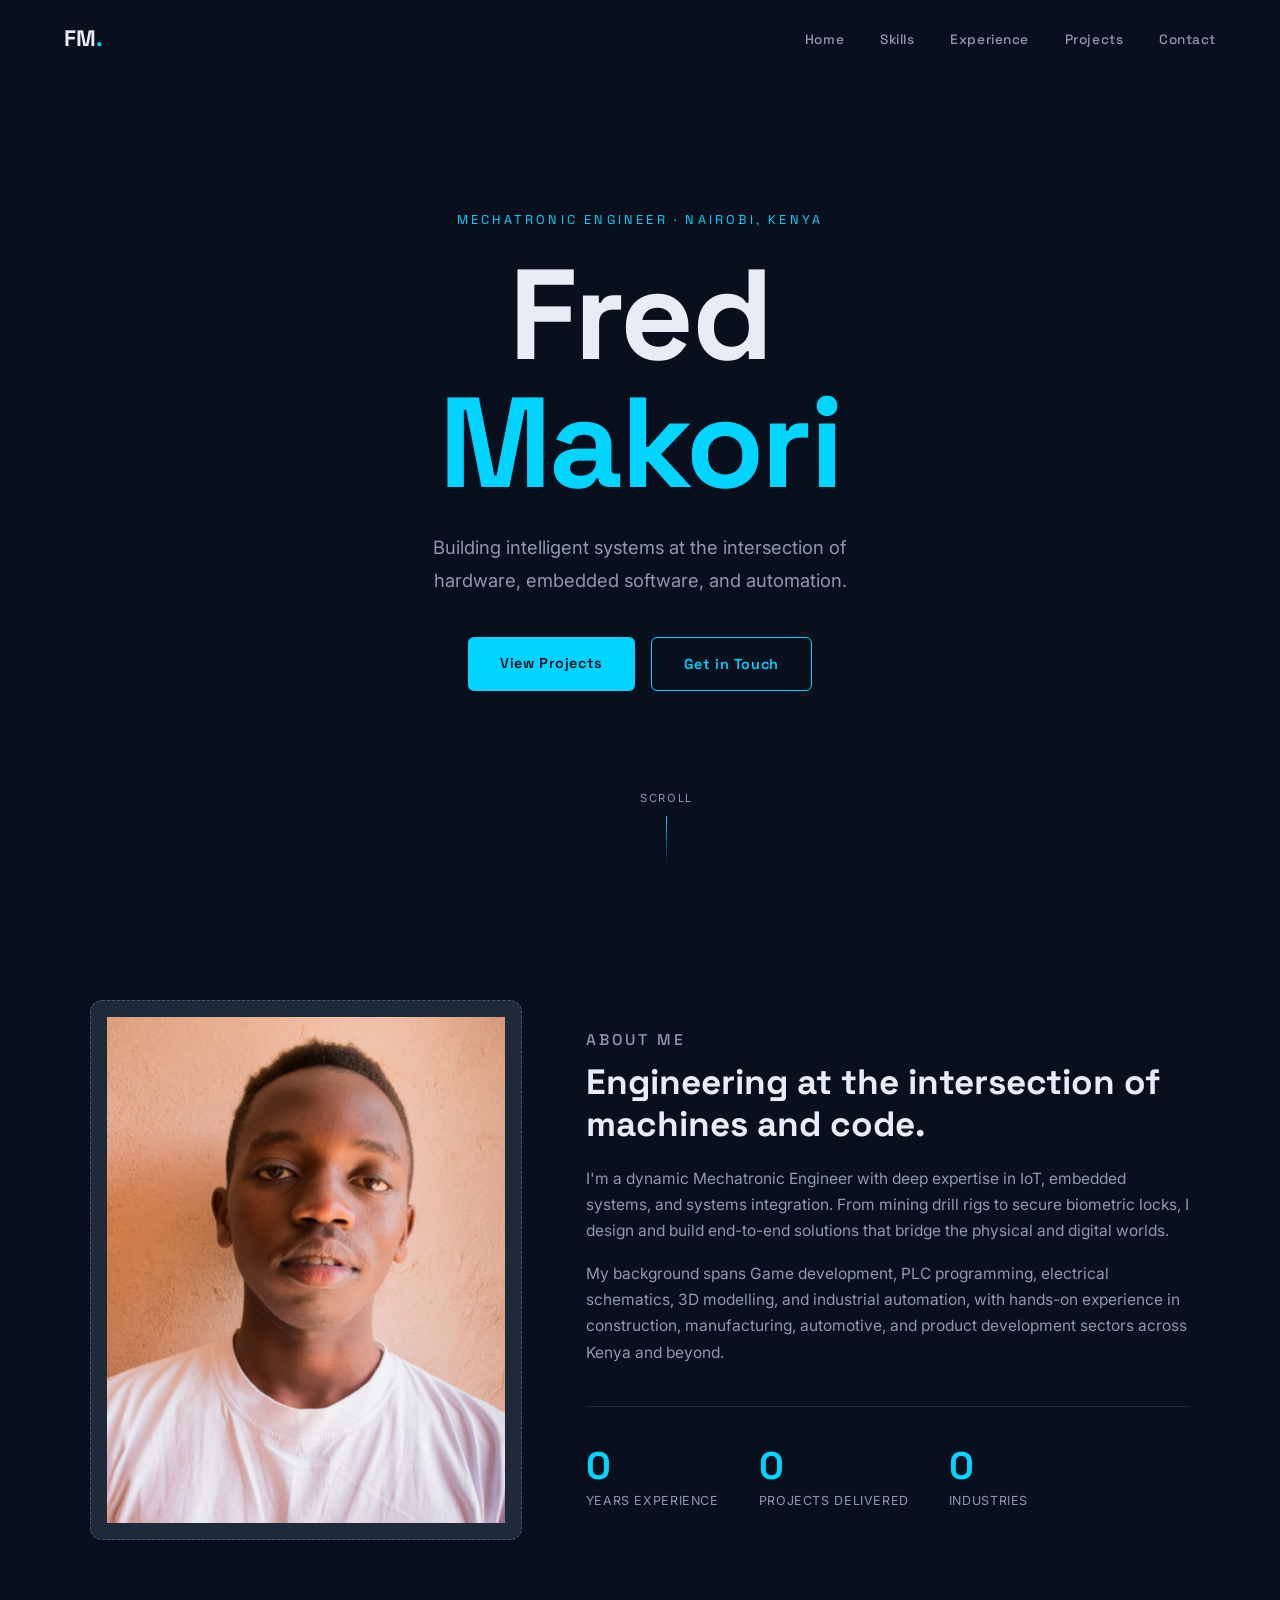
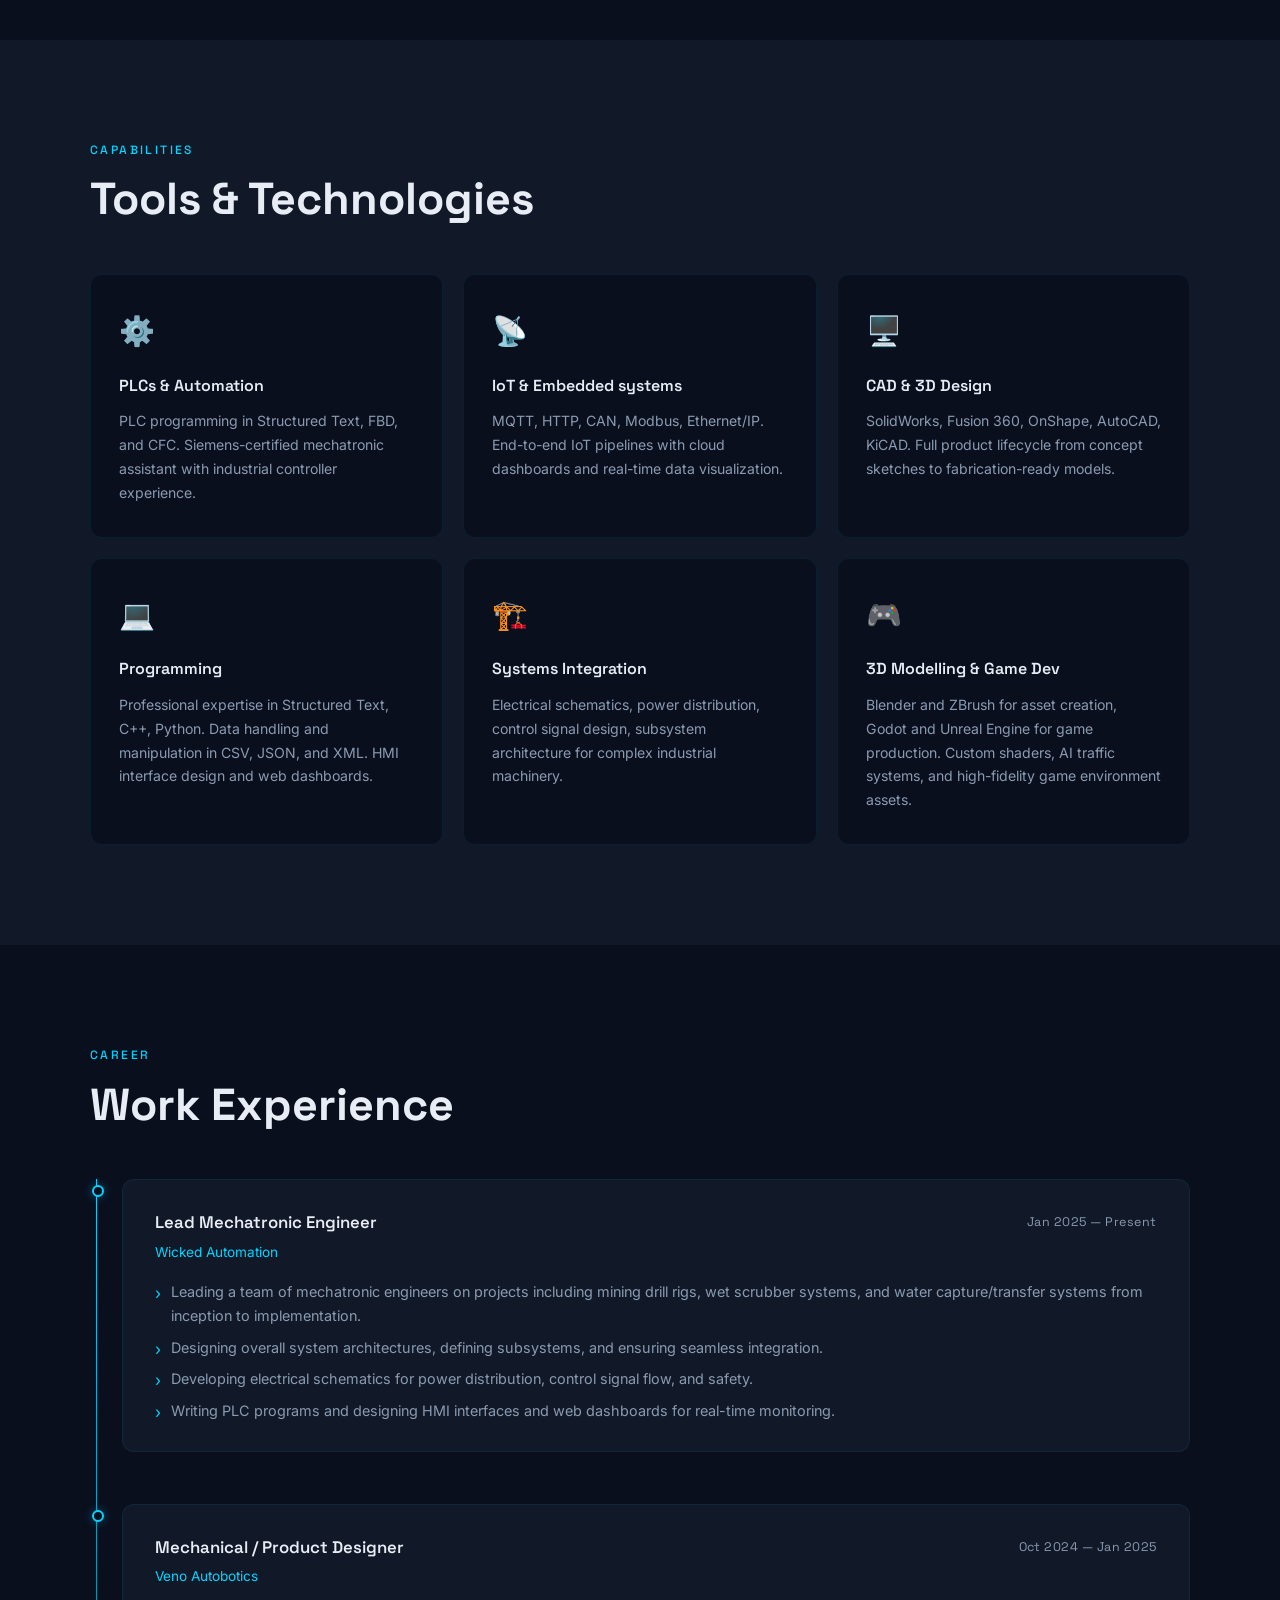
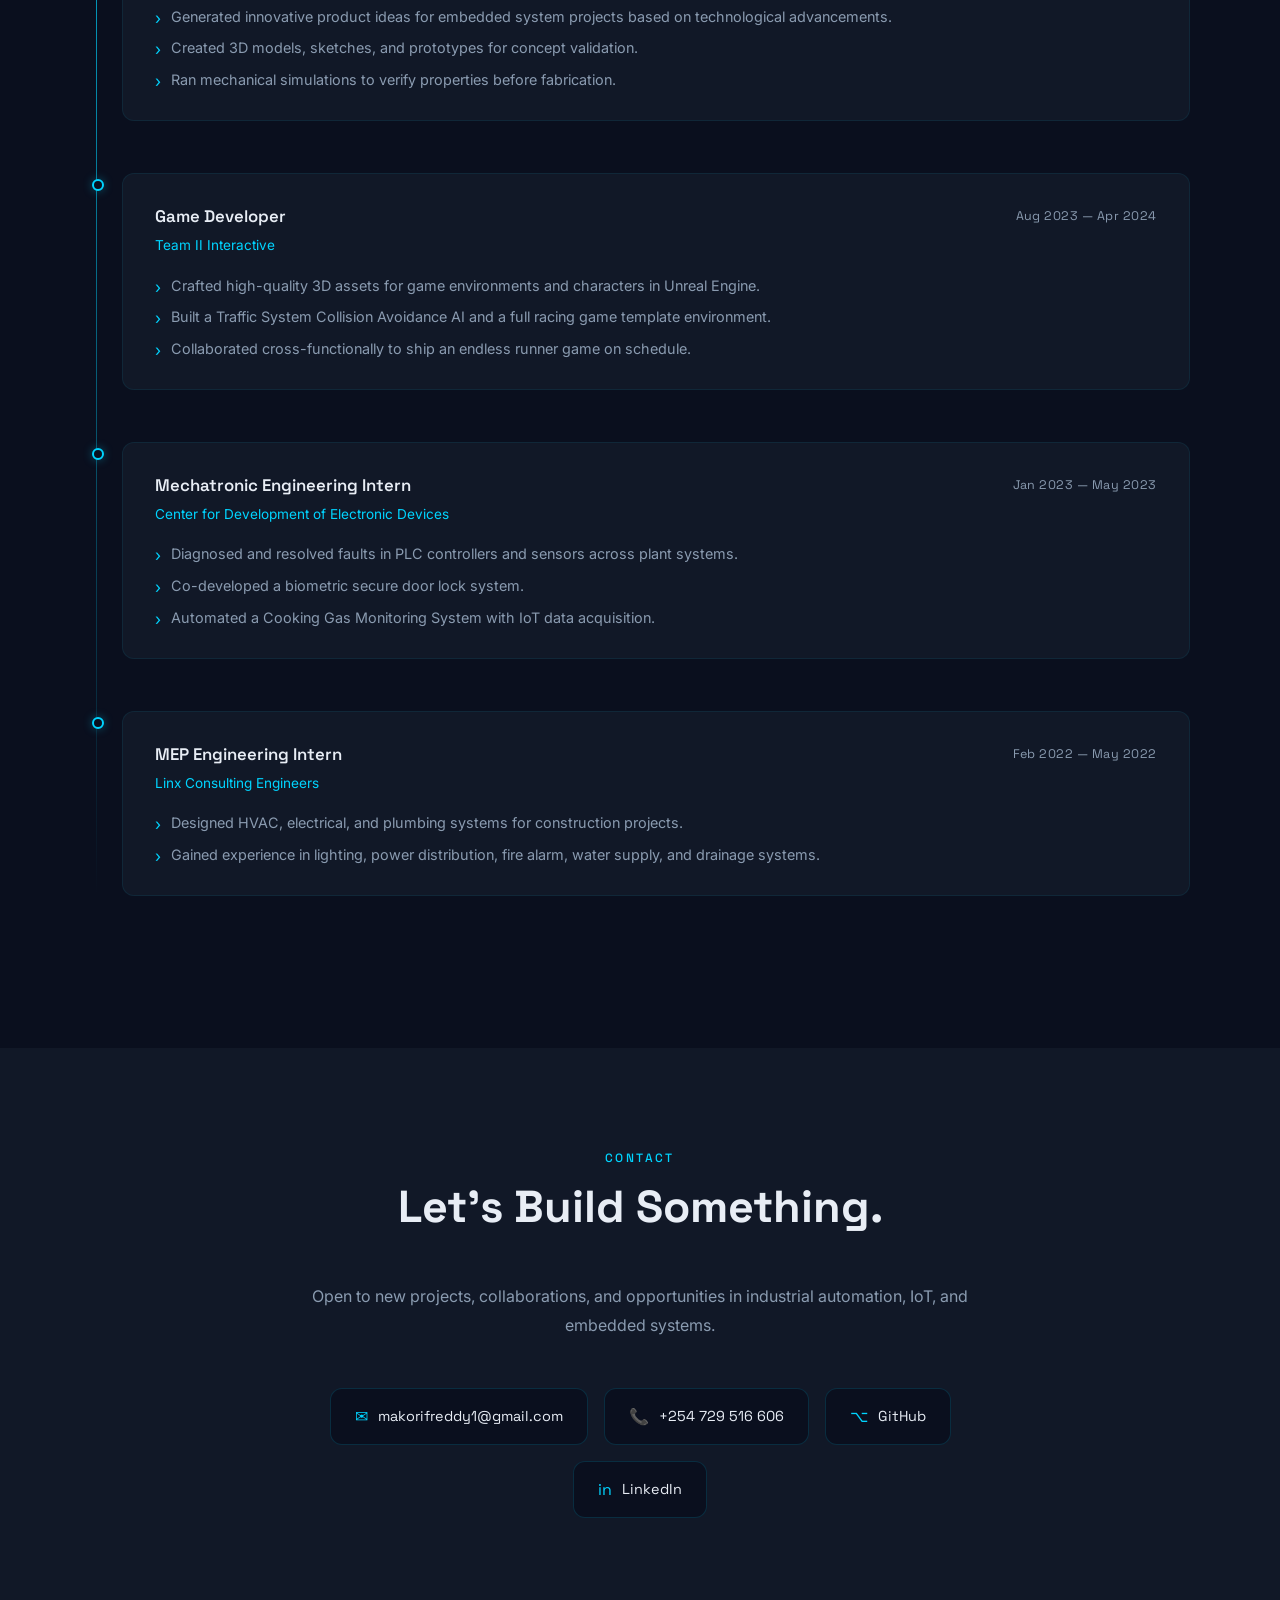
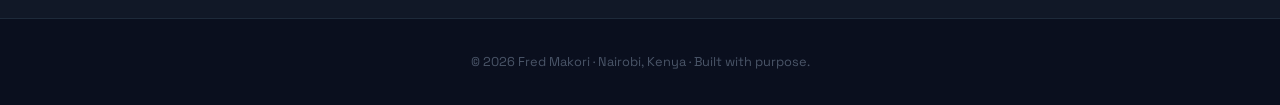
==== index.html @ 32839b7b "Update index.html" ====
<!DOCTYPE html>
<html lang="en">
<head>
  <meta charset="UTF-8" />
  <meta name="viewport" content="width=device-width, initial-scale=1.0" />
  <title>Fred Makori - Mechatronic Engineer</title>
  <link rel="stylesheet" href="style.css" />
  <link rel="preconnect" href="https://fonts.googleapis.com" />
  <link href="https://fonts.googleapis.com/css2?family=Space+Grotesk:wght@300;400;500;600;700&family=Inter:wght@300;400;500&display=swap" rel="stylesheet" />
</head>
<body>

  <!-- ========== NAVIGATION ========== -->
  <nav id="navbar">
    <div class="nav-logo">FM<span class="dot">.</span></div>
    <ul class="nav-links">
      <li><a href="#about">Home</a></li>
      <li><a href="#skills">Skills</a></li>
      <li><a href="#experience">Experience</a></li>
      <li><a href="projects.html">Projects</a></li>
      <li><a href="#contact">Contact</a></li>
    </ul>
    <button class="nav-toggle" id="navToggle" aria-label="Toggle navigation">
      <span></span><span></span><span></span>
    </button>
  </nav>

  <!-- ========== HERO ========== -->
  <section id="hero">
    <canvas id="circuitCanvas"></canvas>
    <div class="hero-content">
      <p class="hero-eyebrow">Mechatronic Engineer · Nairobi, Kenya</p>
      <h1 class="hero-name">Fred<br /><span class="accent">Makori</span></h1>
      <p class="hero-tagline">
        Building intelligent systems at the intersection of<br />
        hardware, embedded software, and automation.
      </p>
      <div class="hero-cta">
        <a href="projects.html" class="btn btn-primary">View Projects</a>
        <a href="#contact" class="btn btn-outline">Get in Touch</a>
      </div>
    </div>
    <div class="hero-scroll-indicator">
      <span>Scroll</span>
      <div class="scroll-line"></div>
    </div>
  </section>

  <!-- ========== ABOUT ========== -->
  <section id="about" class="section">
    <div class="container about-grid">
      <div class="about-image-wrap">
        <div class="image-placeholder">
          <img src="assets/profile.jpg" alt="Fred Makori" />
        </div>
      </div>
      <div class="about-text">
        <p class="section-label">About Me</p>
        <h2 class="section-heading">Engineering at the intersection of machines and code.</h2>
        <p>
          I'm a dynamic Mechatronic Engineer with deep expertise in IoT, embedded systems, and
          systems integration. From mining drill rigs to secure biometric locks, I design and build
          end-to-end solutions that bridge the physical and digital worlds.
        </p>
        <p>
          My background spans Game development, PLC programming, electrical schematics, 3D modelling, and
          industrial automation, with hands-on experience in construction, manufacturing, automotive, and
          product development sectors across Kenya and beyond.
        </p>
        <div class="about-stats">
          <div class="stat">
            <span class="stat-number" data-target="5">0</span>
            <span class="stat-label">Years Experience</span>
          </div>
          <div class="stat">
            <span class="stat-number" data-target="10">0</span>
            <span class="stat-label">Projects Delivered</span>
          </div>
          <div class="stat">
            <span class="stat-number" data-target="4">0</span>
            <span class="stat-label">Industries</span>
          </div>
        </div>
      </div>
    </div>
  </section>

  <!-- ========== SKILLS ========== -->
  <section id="skills" class="section section-dark">
    <div class="container">
      <p class="section-label">Capabilities</p>
      <h2 class="section-heading">Tools &amp; Technologies</h2>
      <div class="skills-grid">

        <div class="skill-card">
          <div class="skill-icon">⚙️</div>
          <h3>PLCs &amp; Automation </h3>
          <p>PLC programming in Structured Text, FBD, and CFC. Siemens-certified mechatronic assistant with industrial controller experience.</p>
        </div>

        <div class="skill-card">
          <div class="skill-icon">📡</div>
          <h3>IoT &amp; Embedded systems </h3>
          <p>MQTT, HTTP, CAN, Modbus, Ethernet/IP. End-to-end IoT pipelines with cloud dashboards and real-time data visualization.</p>
        </div>

        <div class="skill-card">
          <div class="skill-icon">🖥️</div>
          <h3>CAD &amp; 3D Design</h3>
          <p>SolidWorks, Fusion 360, OnShape, AutoCAD, KiCAD. Full product lifecycle from concept sketches to fabrication-ready models.</p>
        </div>

        <div class="skill-card">
          <div class="skill-icon">💻</div>
          <h3>Programming</h3>
          <p> Professional expertise in Structured Text, C++, Python. Data handling and manipulation in CSV, JSON, and XML. HMI interface design and web dashboards.</p>
        </div>

        <div class="skill-card">
          <div class="skill-icon">🏗️</div>
          <h3>Systems Integration</h3>
          <p>Electrical schematics, power distribution, control signal design, subsystem architecture for complex industrial machinery.</p>
        </div>

        <div class="skill-card">
          <div class="skill-icon">🎮</div>
          <h3>3D Modelling &amp; Game Dev</h3>
          <p>Blender and ZBrush for asset creation, Godot and Unreal Engine for game production. Custom shaders, AI traffic systems, and high-fidelity game environment assets.</p>
        </div>

      </div>
    </div>
  </section>

  <!-- ========== EXPERIENCE ========== -->
  <section id="experience" class="section">
    <div class="container">
      <p class="section-label">Career</p>
      <h2 class="section-heading">Work Experience</h2>
      <div class="timeline">

        <div class="timeline-item">
          <div class="timeline-marker"></div>
          <div class="timeline-content">
            <div class="timeline-header">
              <div>
                <h3>Lead Mechatronic Engineer</h3>
                <span class="timeline-company">Wicked Automation</span>
              </div>
              <span class="timeline-date">Jan 2025 — Present</span>
            </div>
            <ul>
              <li>Leading a team of mechatronic engineers on projects including mining drill rigs, wet scrubber systems, and water capture/transfer systems from inception to implementation.</li>
              <li>Designing overall system architectures, defining subsystems, and ensuring seamless integration.</li>
              <li>Developing electrical schematics for power distribution, control signal flow, and safety.</li>
              <li>Writing PLC programs and designing HMI interfaces and web dashboards for real-time monitoring.</li>
            </ul>
          </div>
        </div>

        <div class="timeline-item">
          <div class="timeline-marker"></div>
          <div class="timeline-content">
            <div class="timeline-header">
              <div>
                <h3>Mechanical / Product Designer</h3>
                <span class="timeline-company">Veno Autobotics</span>
              </div>
              <span class="timeline-date">Oct 2024 — Jan 2025</span>
            </div>
            <ul>
              <li>Generated innovative product ideas for embedded system projects based on technological advancements.</li>
              <li>Created 3D models, sketches, and prototypes for concept validation.</li>
              <li>Ran mechanical simulations to verify properties before fabrication.</li>
            </ul>
          </div>
        </div>

        <div class="timeline-item">
          <div class="timeline-marker"></div>
          <div class="timeline-content">
            <div class="timeline-header">
              <div>
                <h3>Game Developer</h3>
                <span class="timeline-company">Team II Interactive</span>
              </div>
              <span class="timeline-date">Aug 2023 — Apr 2024</span>
            </div>
            <ul>
              <li>Crafted high-quality 3D assets for game environments and characters in Unreal Engine.</li>
              <li>Built a Traffic System Collision Avoidance AI and a full racing game template environment.</li>
              <li>Collaborated cross-functionally to ship an endless runner game on schedule.</li>
            </ul>
          </div>
        </div>

        <div class="timeline-item">
          <div class="timeline-marker"></div>
          <div class="timeline-content">
            <div class="timeline-header">
              <div>
                <h3>Mechatronic Engineering Intern</h3>
                <span class="timeline-company">Center for Development of Electronic Devices</span>
              </div>
              <span class="timeline-date">Jan 2023 — May 2023</span>
            </div>
            <ul>
              <li>Diagnosed and resolved faults in PLC controllers and sensors across plant systems.</li>
              <li>Co-developed a biometric secure door lock system.</li>
              <li>Automated a Cooking Gas Monitoring System with IoT data acquisition.</li>
            </ul>
          </div>
        </div>

        <div class="timeline-item">
          <div class="timeline-marker"></div>
          <div class="timeline-content">
            <div class="timeline-header">
              <div>
                <h3>MEP Engineering Intern</h3>
                <span class="timeline-company">Linx Consulting Engineers</span>
              </div>
              <span class="timeline-date">Feb 2022 — May 2022</span>
            </div>
            <ul>
              <li>Designed HVAC, electrical, and plumbing systems for construction projects.</li>
              <li>Gained experience in lighting, power distribution, fire alarm, water supply, and drainage systems.</li>
            </ul>
          </div>
        </div>

      </div>
    </div>
  </section>
 
  <!-- ========== CONTACT ========== -->
  <section id="contact" class="section section-dark">
    <div class="container contact-container">
      <p class="section-label">Contact</p>
      <h2 class="section-heading">Let's Build Something.</h2>
      <p class="contact-sub">
        Open to new projects, collaborations, and opportunities in industrial automation, IoT, and embedded systems.
      </p>
      <div class="contact-links">
        <a href="mailto:makorifreddy1@gmail.com" class="contact-item">
          <span class="contact-icon">✉</span>
          <span>makorifreddy1@gmail.com</span>
        </a>
        <a href="tel:+254729516606" class="contact-item">
          <span class="contact-icon">📞</span>
          <span>+254 729 516 606</span>
        </a>
        <a href="https://github.com/mak0rifreddy" target="_blank" class="contact-item">
          <span class="contact-icon">⌥</span>
          <span>GitHub</span>
        </a>
        <a href="https://www.linkedin.com/in/fred-makori/" target="_blank" class="contact-item">
          <span class="contact-icon">in</span>
          <span>LinkedIn</span>
        </a>
      </div>
    </div>
  </section>

  <!-- ========== FOOTER ========== -->
  <footer>
    <p>© 2026 Fred Makori · Nairobi, Kenya · Built with purpose.</p>
  </footer>

  <script src="script.js"></script>
</body>
</html>
---- style.css ----
/* ---------- TOKENS ---------- */
:root {
  --navy:       #0A0F1E;
  --navy-card:  #111827;
  --navy-light: #1E2A3A;
  --cyan:       #00D4FF;
  --cyan-dim:   rgba(0, 212, 255, 0.12);
  --cyan-glow:  rgba(0, 212, 255, 0.35);
  --white:      #E8EDF5;
  --grey:       #8A9BB0;
  --grey-dark:  #4A5568;

  --font-display: 'Space Grotesk', sans-serif;
  --font-body:    'Inter', sans-serif;

  --radius: 12px;
  --radius-sm: 6px;
  --transition: 0.3s ease;
  --max-width: 1100px;
}

/* ---------- RESET & BASE ---------- */
*, *::before, *::after { box-sizing: border-box; margin: 0; padding: 0; }

html { scroll-behavior: smooth; }

body {
  background: var(--navy);
  color: var(--white);
  font-family: var(--font-body);
  font-size: 16px;
  line-height: 1.7;
  overflow-x: hidden;
}

img, video { display: block; width: 100%; height: 100%; object-fit: cover; }
a { color: inherit; text-decoration: none; }
ul { list-style: none; }

/* ---------- REUSABLE ---------- */
.container {
  width: min(var(--max-width), 92%);
  margin-inline: auto;
}

.section { padding: 100px 0; }
.section-dark { background: var(--navy-card); }

.section-label {
  font-family: var(--font-display);
  font-size: 0.75rem;
  font-weight: 500;
  letter-spacing: 0.2em;
  text-transform: uppercase;
  color: var(--cyan);
  margin-bottom: 12px;
}

.section-heading {
  font-family: var(--font-display);
  font-size: clamp(1.8rem, 3.5vw, 2.8rem);
  font-weight: 700;
  line-height: 1.2;
  margin-bottom: 48px;
  color: var(--white);
}

.accent { color: var(--cyan); }
.dot { color: var(--cyan); }

.btn {
  display: inline-block;
  padding: 14px 32px;
  border-radius: var(--radius-sm);
  font-family: var(--font-display);
  font-size: 0.9rem;
  font-weight: 600;
  letter-spacing: 0.04em;
  transition: var(--transition);
  cursor: pointer;
}

.btn-primary {
  background: var(--cyan);
  color: var(--navy);
}
.btn-primary:hover {
  background: #33DDFF;
  box-shadow: 0 0 24px var(--cyan-glow);
  transform: translateY(-2px);
}

.btn-outline {
  border: 1.5px solid var(--cyan);
  color: var(--cyan);
  background: transparent;
}
.btn-outline:hover {
  background: var(--cyan-dim);
  box-shadow: 0 0 16px var(--cyan-glow);
  transform: translateY(-2px);
}

.image-placeholder {
  background: var(--navy-light);
  border: 1.5px dashed var(--grey-dark);
  border-radius: var(--radius);
  display: flex;
  align-items: center;
  justify-content: center;
  color: var(--grey);
  font-size: 0.85rem;
  font-family: var(--font-display);
  letter-spacing: 0.05em;
  text-align: center;
  padding: 16px;
}

/* ---------- NAVBAR ---------- */
#navbar {
  position: fixed;
  top: 0; left: 0; right: 0;
  z-index: 100;
  display: flex;
  align-items: center;
  justify-content: space-between;
  padding: 20px 5%;
  transition: background var(--transition), padding var(--transition);
}

#navbar.scrolled {
  background: rgba(10, 15, 30, 0.92);
  backdrop-filter: blur(12px);
  padding: 14px 5%;
  border-bottom: 1px solid rgba(0, 212, 255, 0.08);
}

.nav-logo {
  font-family: var(--font-display);
  font-size: 1.4rem;
  font-weight: 700;
  color: var(--white);
}

.nav-links {
  display: flex;
  gap: 36px;
}

.nav-links a {
  font-family: var(--font-display);
  font-size: 0.85rem;
  font-weight: 500;
  color: var(--grey);
  letter-spacing: 0.04em;
  transition: color var(--transition);
  position: relative;
}

.nav-links a::after {
  content: '';
  position: absolute;
  bottom: -4px; left: 0;
  width: 0; height: 1.5px;
  background: var(--cyan);
  transition: width var(--transition);
}

.nav-links a:hover,
.nav-links a.active { color: var(--cyan); }
.nav-links a:hover::after,
.nav-links a.active::after { width: 100%; }

.nav-toggle {
  display: none;
  flex-direction: column;
  gap: 5px;
  background: none;
  border: none;
  cursor: pointer;
  padding: 4px;
}

.nav-toggle span {
  display: block;
  width: 24px;
  height: 2px;
  background: var(--white);
  transition: var(--transition);
}

/* ---------- HERO ---------- */
#hero {
  position: relative;
  height: 100svh;
  min-height: 640px;
  display: flex;
  align-items: center;
  justify-content: center;
  overflow: hidden;
}

#circuitCanvas {
  position: absolute;
  inset: 0;
  opacity: 0.18;
  pointer-events: none;
}

.hero-content {
  position: relative;
  z-index: 2;
  text-align: center;
  padding: 0 24px;
}

.hero-eyebrow {
  font-family: var(--font-display);
  font-size: 0.8rem;
  letter-spacing: 0.25em;
  text-transform: uppercase;
  color: var(--cyan);
  margin-bottom: 20px;
  opacity: 0;
  animation: fadeUp 0.8s 0.3s forwards;
}

.hero-name {
  font-family: var(--font-display);
  font-size: clamp(3.5rem, 10vw, 8rem);
  font-weight: 700;
  line-height: 1;
  letter-spacing: -0.02em;
  margin-bottom: 24px;
  opacity: 0;
  animation: fadeUp 0.8s 0.5s forwards;
}

.hero-tagline {
  font-size: clamp(0.95rem, 1.8vw, 1.15rem);
  color: var(--grey);
  line-height: 1.8;
  max-width: 540px;
  margin: 0 auto 40px;
  opacity: 0;
  animation: fadeUp 0.8s 0.7s forwards;
}

.hero-cta {
  display: flex;
  gap: 16px;
  justify-content: center;
  flex-wrap: wrap;
  opacity: 0;
  animation: fadeUp 0.8s 0.9s forwards;
}

.hero-scroll-indicator {
  position: absolute;
  bottom: 36px;
  left: 50%;
  transform: translateX(-50%);
  display: flex;
  flex-direction: column;
  align-items: center;
  gap: 8px;
  color: var(--grey);
  font-size: 0.7rem;
  letter-spacing: 0.15em;
  text-transform: uppercase;
  opacity: 0;
  animation: fadeUp 0.8s 1.2s forwards;
}

.scroll-line {
  width: 1px;
  height: 48px;
  background: linear-gradient(to bottom, var(--cyan), transparent);
  animation: scrollPulse 1.8s ease-in-out infinite;
}

/* ---------- ABOUT ---------- */
.about-grid {
  display: grid;
  grid-template-columns: 1fr 1.4fr;
  gap: 64px;
  align-items: center;
}

.about-image-wrap .image-placeholder {
  aspect-ratio: 4/5;
  font-size: 0.9rem;
}

.about-text .section-label { margin-bottom: 8px; }
.about-text .section-heading { margin-bottom: 20px; font-size: clamp(1.6rem, 2.8vw, 2.2rem); }

.about-text p {
  color: var(--grey);
  margin-bottom: 16px;
  font-size: 0.97rem;
}

.about-stats {
  display: flex;
  gap: 40px;
  margin-top: 40px;
  padding-top: 40px;
  border-top: 1px solid var(--navy-light);
}

.stat-number {
  display: block;
  font-family: var(--font-display);
  font-size: 2.4rem;
  font-weight: 700;
  color: var(--cyan);
  line-height: 1;
}

.stat-label {
  font-size: 0.78rem;
  color: var(--grey);
  letter-spacing: 0.05em;
  text-transform: uppercase;
}

/* ---------- SKILLS ---------- */
.skills-grid {
  display: grid;
  grid-template-columns: repeat(auto-fill, minmax(300px, 1fr));
  gap: 20px;
}

.skill-card {
  background: var(--navy);
  border: 1px solid rgba(0, 212, 255, 0.08);
  border-radius: var(--radius);
  padding: 32px 28px;
  transition: border-color var(--transition), transform var(--transition), box-shadow var(--transition);
}

.skill-card:hover {
  border-color: var(--cyan);
  transform: translateY(-4px);
  box-shadow: 0 8px 32px rgba(0, 212, 255, 0.1);
}

.skill-icon {
  font-size: 1.8rem;
  margin-bottom: 16px;
}

.skill-card h3 {
  font-family: var(--font-display);
  font-size: 1rem;
  font-weight: 600;
  margin-bottom: 10px;
  color: var(--white);
}

.skill-card p {
  font-size: 0.88rem;
  color: var(--grey);
  line-height: 1.7;
}

/* ---------- EXPERIENCE ---------- */
.timeline {
  position: relative;
  padding-left: 32px;
}

.timeline::before {
  content: '';
  position: absolute;
  left: 6px; top: 0; bottom: 0;
  width: 1px;
  background: linear-gradient(to bottom, var(--cyan), transparent);
}

.timeline-item {
  position: relative;
  margin-bottom: 52px;
}

.timeline-marker {
  position: absolute;
  left: -30px;
  top: 6px;
  width: 12px;
  height: 12px;
  border-radius: 50%;
  background: var(--navy);
  border: 2px solid var(--cyan);
  box-shadow: 0 0 10px var(--cyan-glow);
}

.timeline-content {
  background: var(--navy-card);
  border: 1px solid rgba(0, 212, 255, 0.08);
  border-radius: var(--radius);
  padding: 28px 32px;
  transition: border-color var(--transition);
}

.timeline-content:hover { border-color: rgba(0, 212, 255, 0.25); }

.timeline-header {
  display: flex;
  justify-content: space-between;
  align-items: flex-start;
  gap: 16px;
  margin-bottom: 16px;
  flex-wrap: wrap;
}

.timeline-header h3 {
  font-family: var(--font-display);
  font-size: 1.05rem;
  font-weight: 600;
  color: var(--white);
}

.timeline-company {
  display: block;
  font-size: 0.85rem;
  color: var(--cyan);
  margin-top: 4px;
}

.timeline-date {
  font-family: var(--font-display);
  font-size: 0.78rem;
  color: var(--grey);
  white-space: nowrap;
  padding-top: 4px;
  letter-spacing: 0.04em;
}

.timeline-content ul {
  list-style: none;
  display: flex;
  flex-direction: column;
  gap: 8px;
}

.timeline-content li {
  font-size: 0.9rem;
  color: var(--grey);
  padding-left: 16px;
  position: relative;
  line-height: 1.65;
}

.timeline-content li::before {
  content: '›';
  position: absolute;
  left: 0;
  color: var(--cyan);
  font-size: 1rem;
}

/* ---------- PROJECTS ---------- */
.project-card {
  display: flex;
  flex-direction: row;
  align-items: stretch; /* Ensures info and media match height */
  background: var(--navy);
  border: 1px solid rgba(0, 212, 255, 0.1);
  border-radius: 12px;
  overflow: hidden;
  transition: transform 0.3s ease, box-shadow 0.3s ease, border-color 0.3s ease;
}

.project-media {
  width: 40%;
  min-height: 250px;
  display: flex;
  align-items: center;
  justify-content: center;
  overflow: hidden;
}

.project-media img, 
.project-media iframe {
  width: 100%;
  height: 100%;
  object-fit: cover; /* Ensures images fill the space without distortion */
}

.project-info {
  width: 60%;
  padding: 32px; /* Increased padding for better readability */
  display: flex;
  flex-direction: column;
  justify-content: center;
}

/* Ensure mobile layout remains clean */
@media (max-width: 768px) {
  .project-card {
    flex-direction: column;
  }
  .project-media, .project-info {
    width: 100%;
  }
  .project-media { min-height: 200px; }
  .project-info { padding: 24px; }
}

/* ---------- CONTACT ---------- */
.contact-container {
  text-align: center;
  max-width: 700px;
}

.contact-sub {
  color: var(--grey);
  font-size: 1rem;
  margin-bottom: 48px;
  line-height: 1.8;
}

.contact-links {
  display: flex;
  justify-content: center;
  flex-wrap: wrap;
  gap: 16px;
}

.contact-item {
  display: flex;
  align-items: center;
  gap: 10px;
  background: var(--navy);
  border: 1px solid rgba(0, 212, 255, 0.15);
  border-radius: var(--radius);
  padding: 14px 24px;
  font-size: 0.9rem;
  font-family: var(--font-display);
  color: var(--white);
  transition: border-color var(--transition), background var(--transition), transform var(--transition);
}

.contact-item:hover {
  border-color: var(--cyan);
  background: var(--cyan-dim);
  transform: translateY(-2px);
}

.contact-icon {
  font-size: 1rem;
  color: var(--cyan);
}

/* ---------- FOOTER ---------- */
footer {
  text-align: center;
  padding: 32px;
  font-size: 0.8rem;
  color: var(--grey-dark);
  font-family: var(--font-display);
  border-top: 1px solid var(--navy-light);
}

/* ---------- ANIMATIONS ---------- */
@keyframes fadeUp {
  from { opacity: 0; transform: translateY(24px); }
  to   { opacity: 1; transform: translateY(0); }
}

@keyframes scrollPulse {
  0%, 100% { transform: scaleY(1); opacity: 1; }
  50%       { transform: scaleY(0.6); opacity: 0.4; }
}

.fade-in {
  opacity: 0;
  transform: translateY(30px);
  transition: opacity 0.7s ease, transform 0.7s ease;
}

.fade-in.visible {
  opacity: 1;
  transform: none;
}

/* ---------- RESPONSIVE ---------- */
@media (max-width: 768px) {
  .nav-links { display: none; flex-direction: column; gap: 20px; }
  .nav-links.open {
    display: flex;
    position: fixed;
    inset: 0;
    background: var(--navy);
    align-items: center;
    justify-content: center;
    font-size: 1.3rem;
    z-index: 99;
  }
  .nav-toggle { display: flex; z-index: 100; }

  .about-grid { grid-template-columns: 1fr; }
  .about-image-wrap .image-placeholder { aspect-ratio: 16/9; }
  .about-stats { gap: 24px; flex-wrap: wrap; }

  .timeline { padding-left: 20px; }
  .timeline-header { flex-direction: column; }
  .timeline-date { align-self: flex-start; }

  .section { padding: 64px 0; }
  .section-heading { margin-bottom: 32px; }

  .hero-cta { flex-direction: column; align-items: center; }
}

@media (prefers-reduced-motion: reduce) {
  *, *::before, *::after { animation-duration: 0.01ms !important; transition-duration: 0.01ms !important; }
}
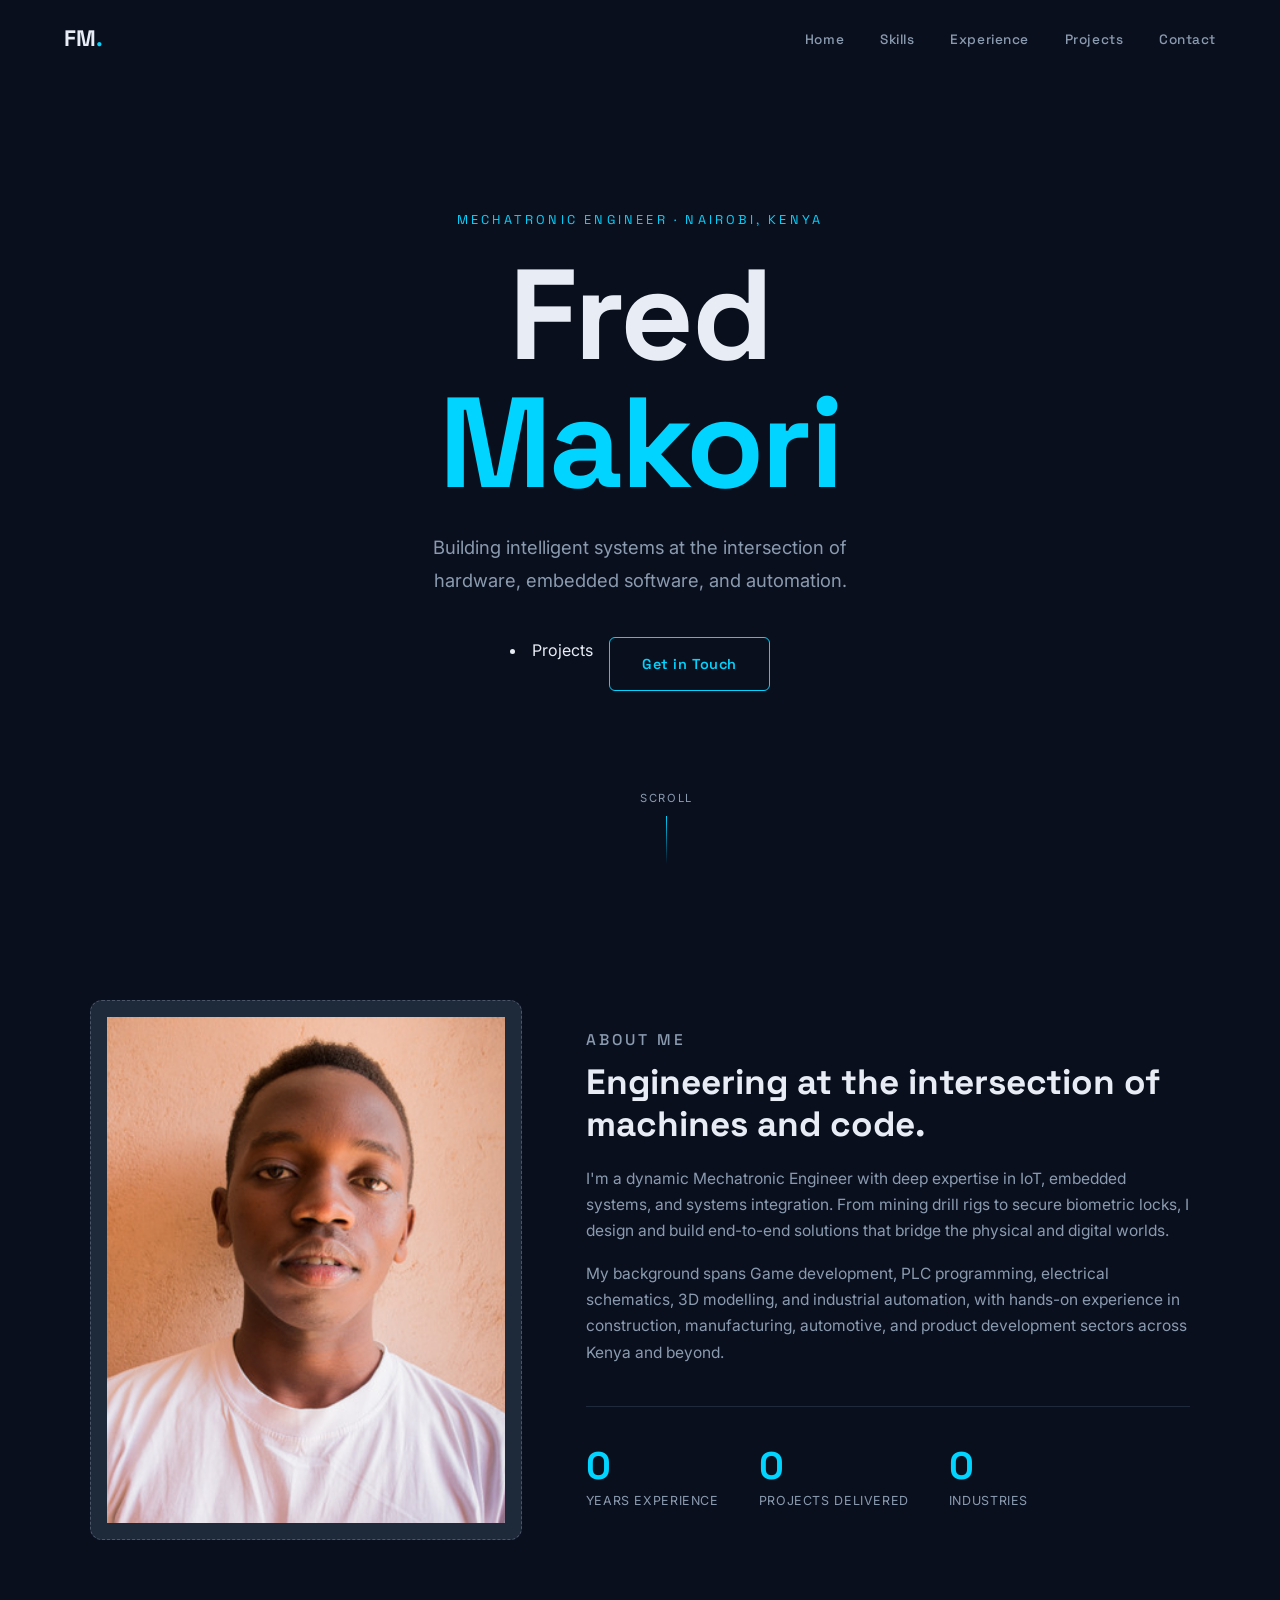
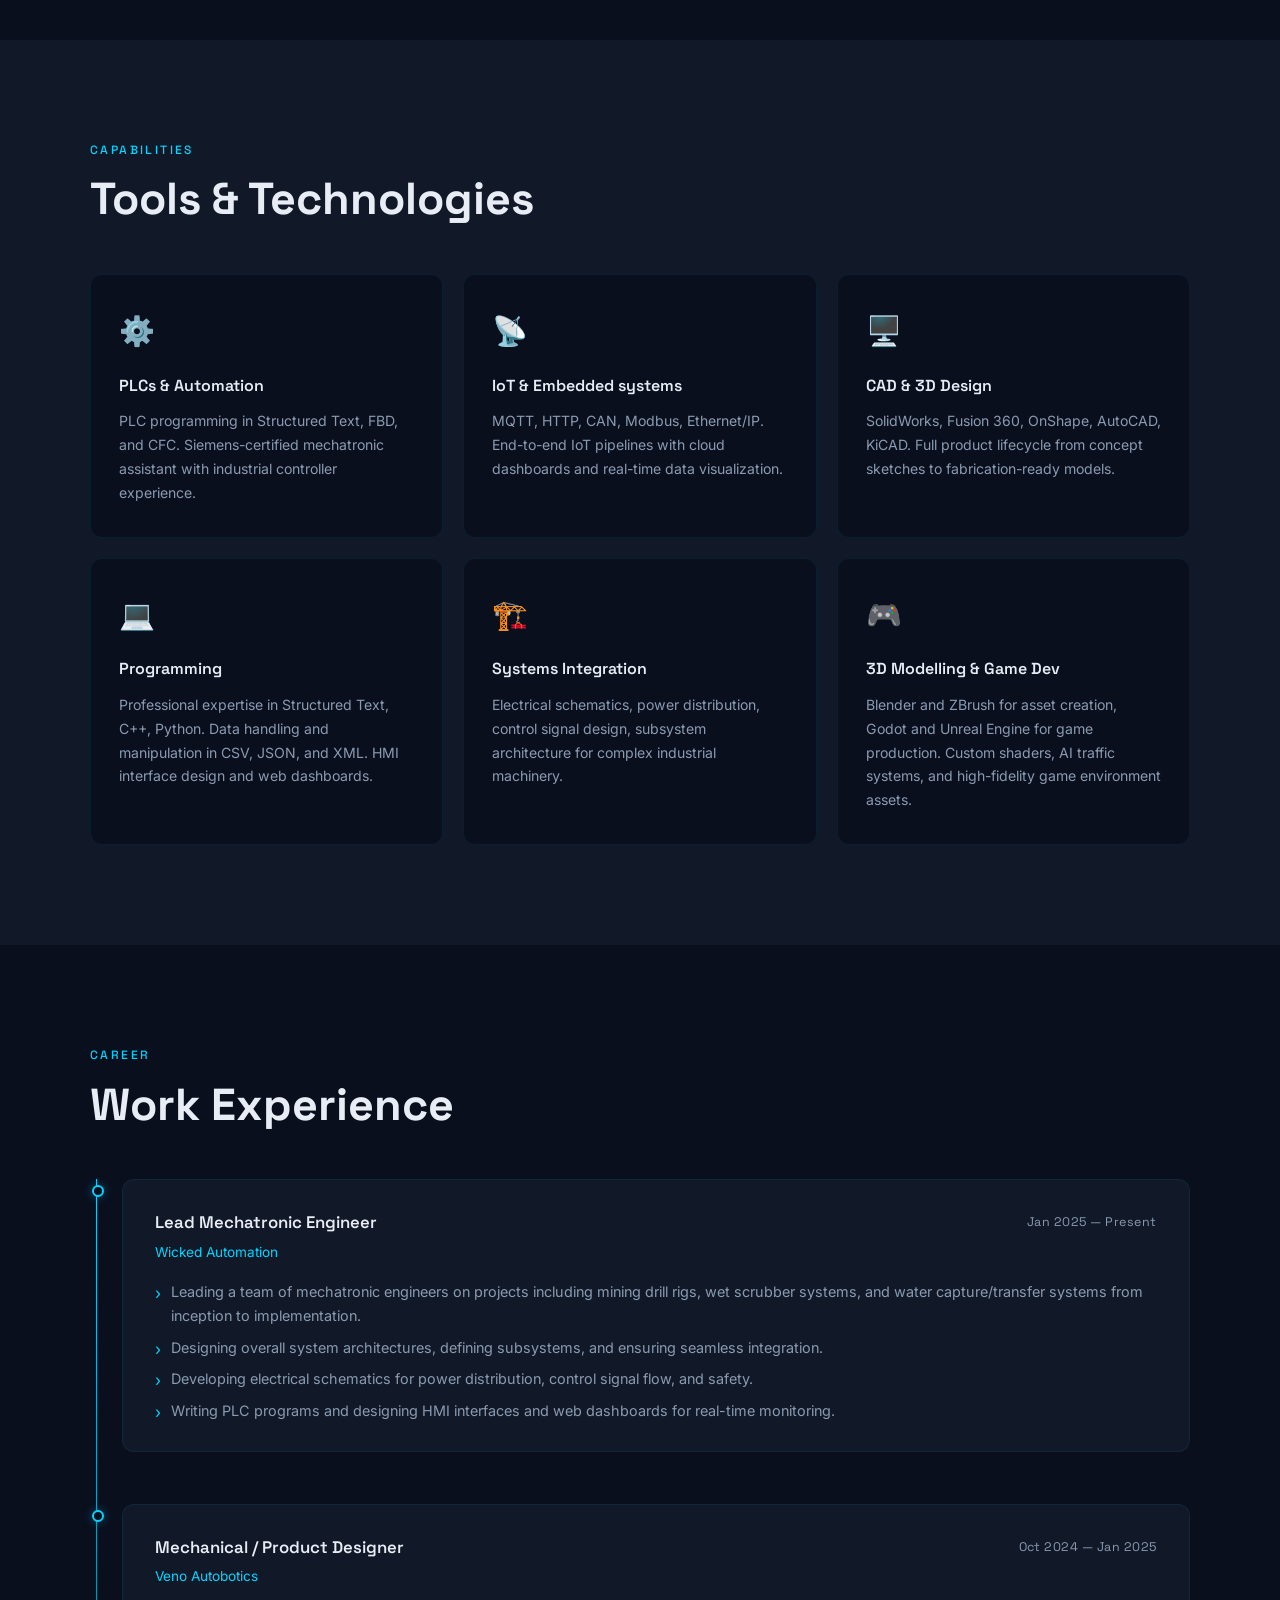
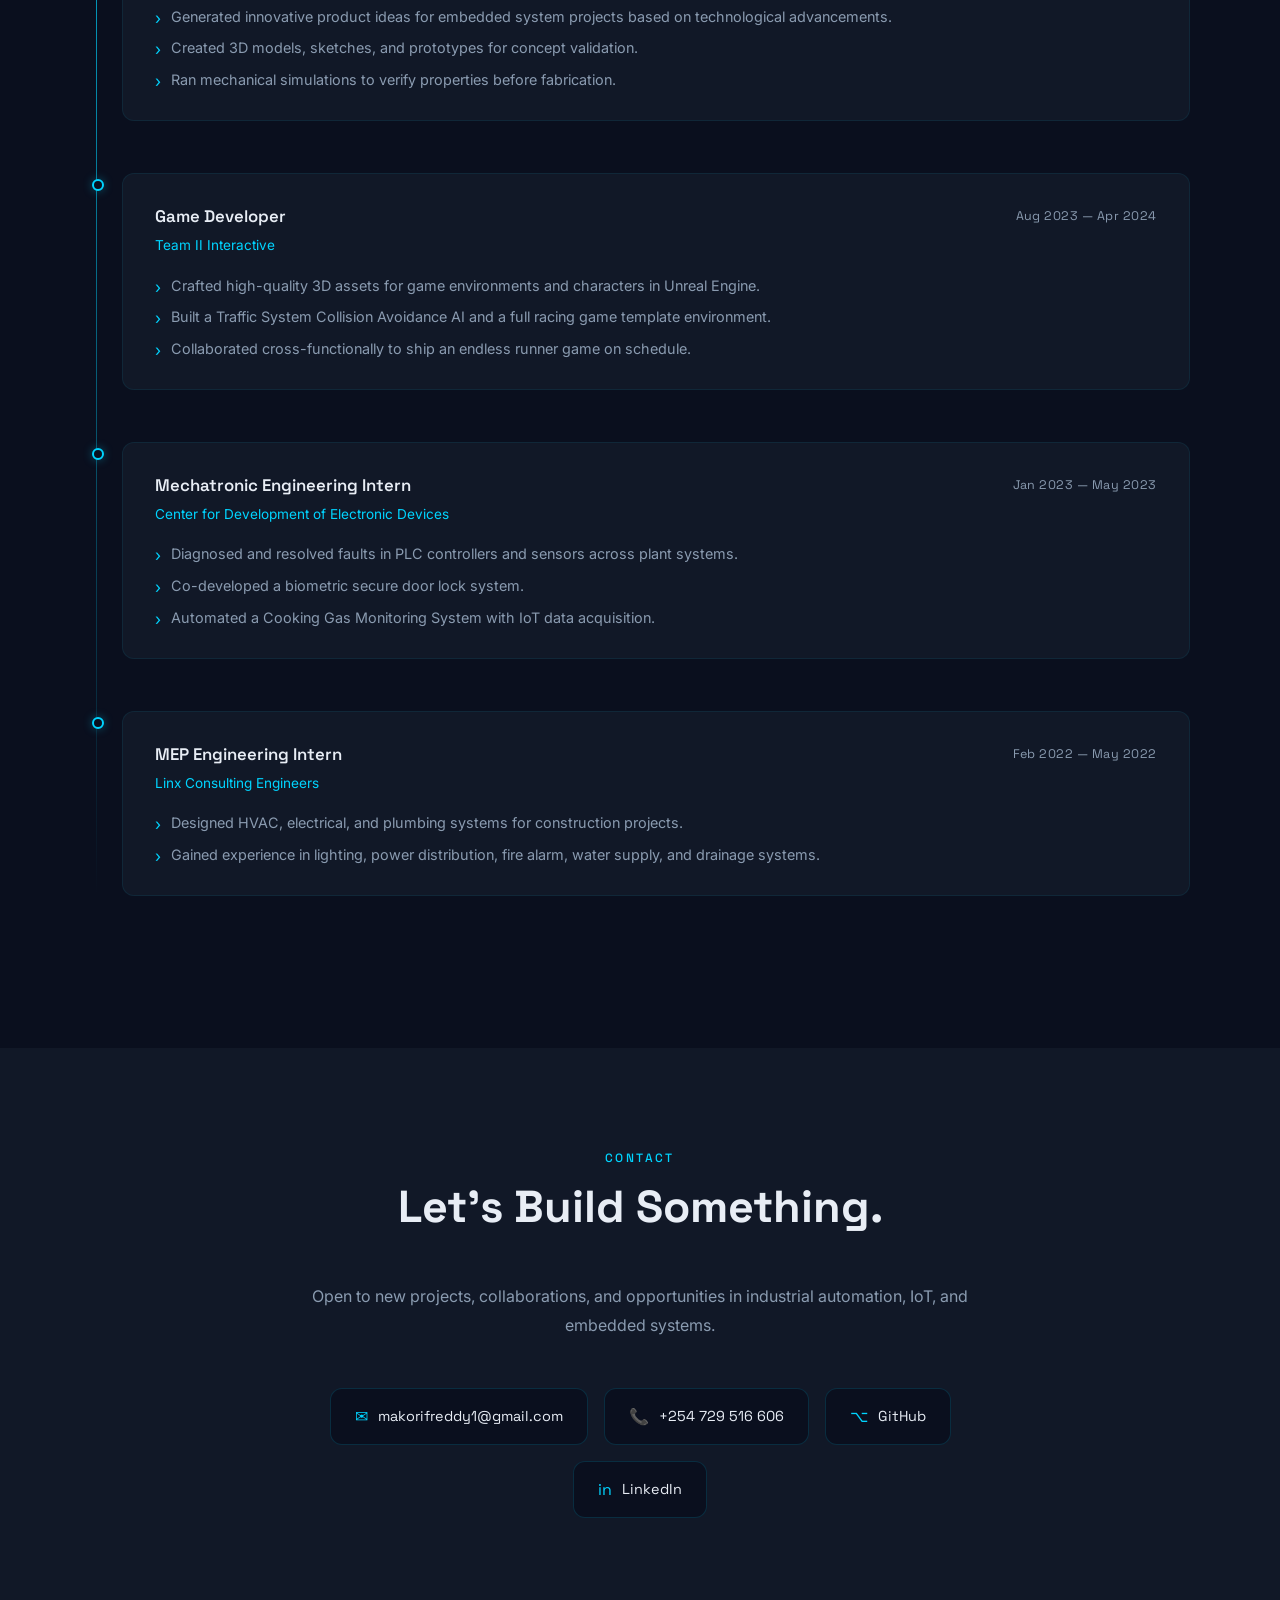
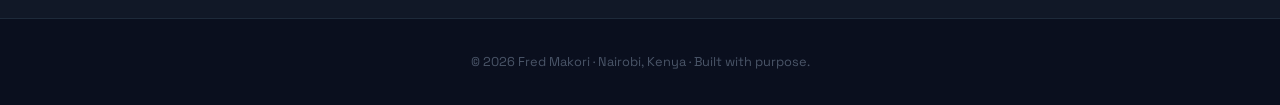
==== commit 384e833b: "Update index.html" ====
--- a/index.html
+++ b/index.html
@@ -36,7 +36,7 @@
         hardware, embedded software, and automation.
       </p>
       <div class="hero-cta">
-        <a href="projects.html" class="btn btn-primary">View Projects</a>
+       <li><a href="projects.html">Projects</a></li>
         <a href="#contact" class="btn btn-outline">Get in Touch</a>
       </div>
     </div>
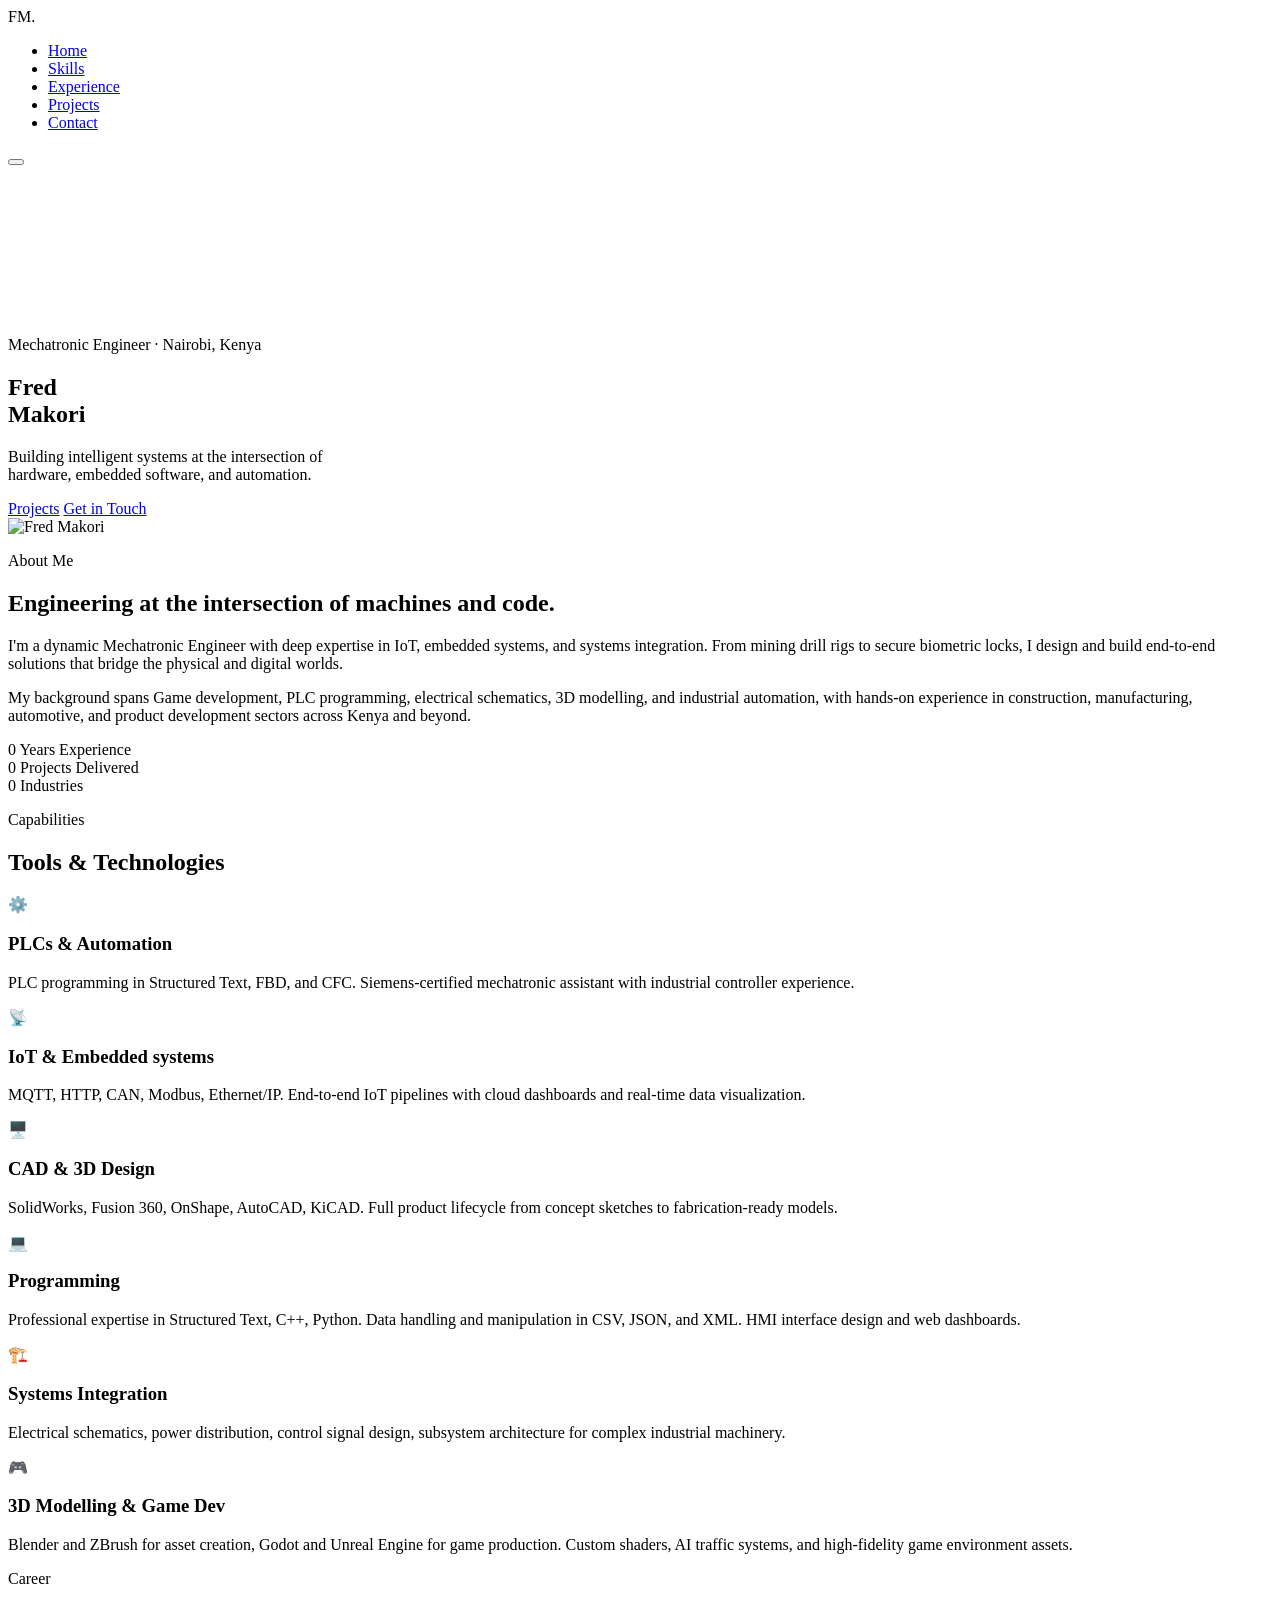
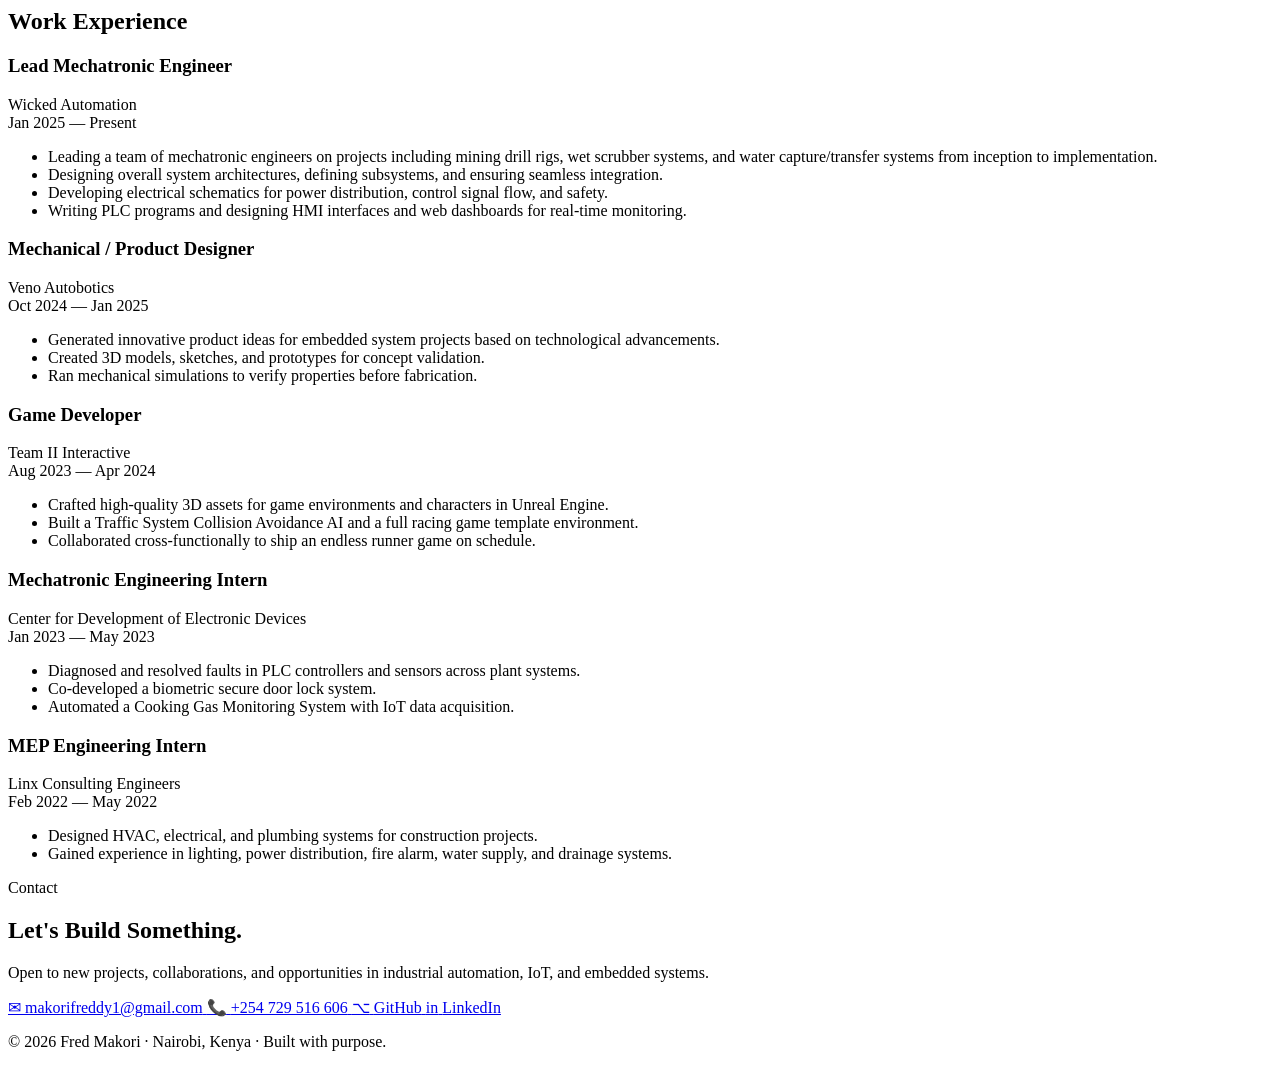
==== commit ddd6a72d: "Update index.html" ====
--- a/index.html
+++ b/index.html
@@ -36,13 +36,9 @@
         hardware, embedded software, and automation.
       </p>
       <div class="hero-cta">
-       <li><a href="projects.html">Projects</a></li>
+       <a href="projects.html" class="btn btn-outline">Projects</a>
         <a href="#contact" class="btn btn-outline">Get in Touch</a>
       </div>
-    </div>
-    <div class="hero-scroll-indicator">
-      <span>Scroll</span>
-      <div class="scroll-line"></div>
     </div>
   </section>
 
@@ -51,7 +47,7 @@
     <div class="container about-grid">
       <div class="about-image-wrap">
         <div class="image-placeholder">
-          <img src="assets/profile.jpg" alt="Fred Makori" />
+          <img src="assets/profile.jpeg" alt="Fred Makori" loading="lazy" />
         </div>
       </div>
       <div class="about-text">
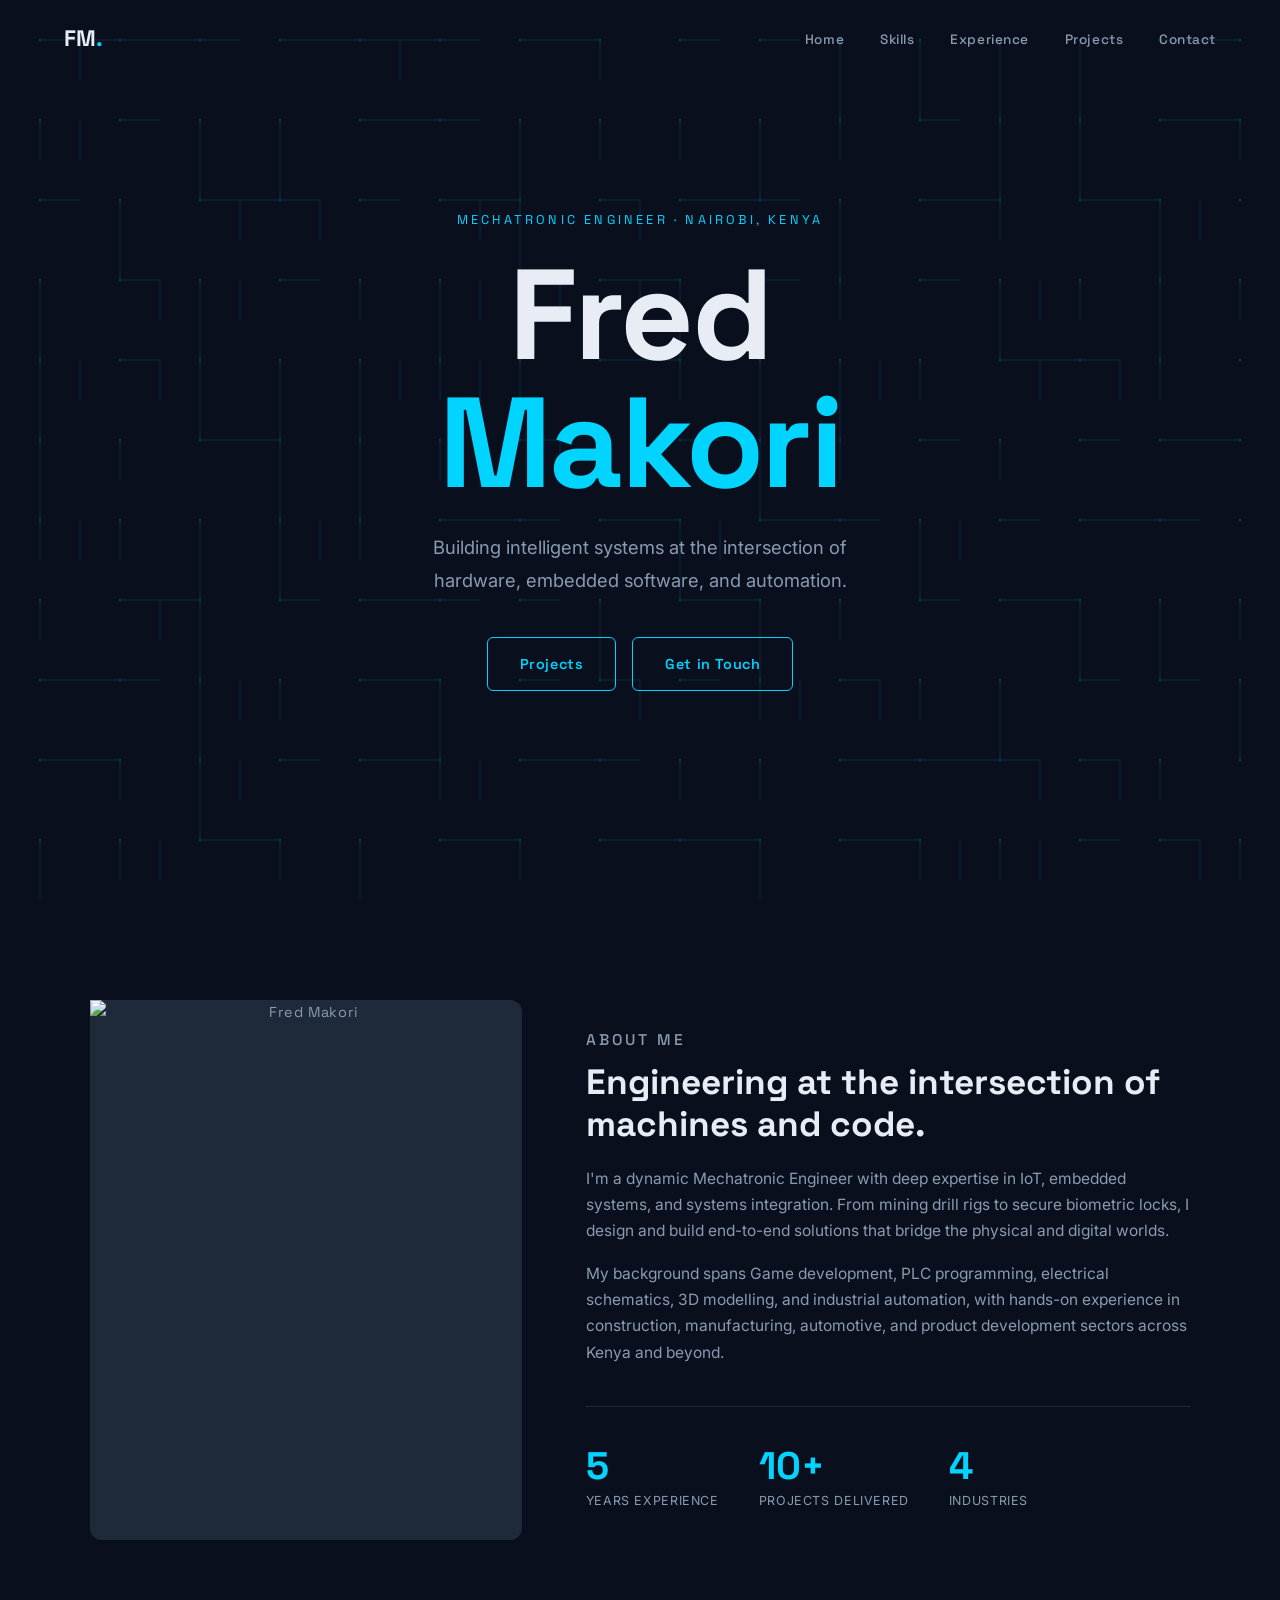
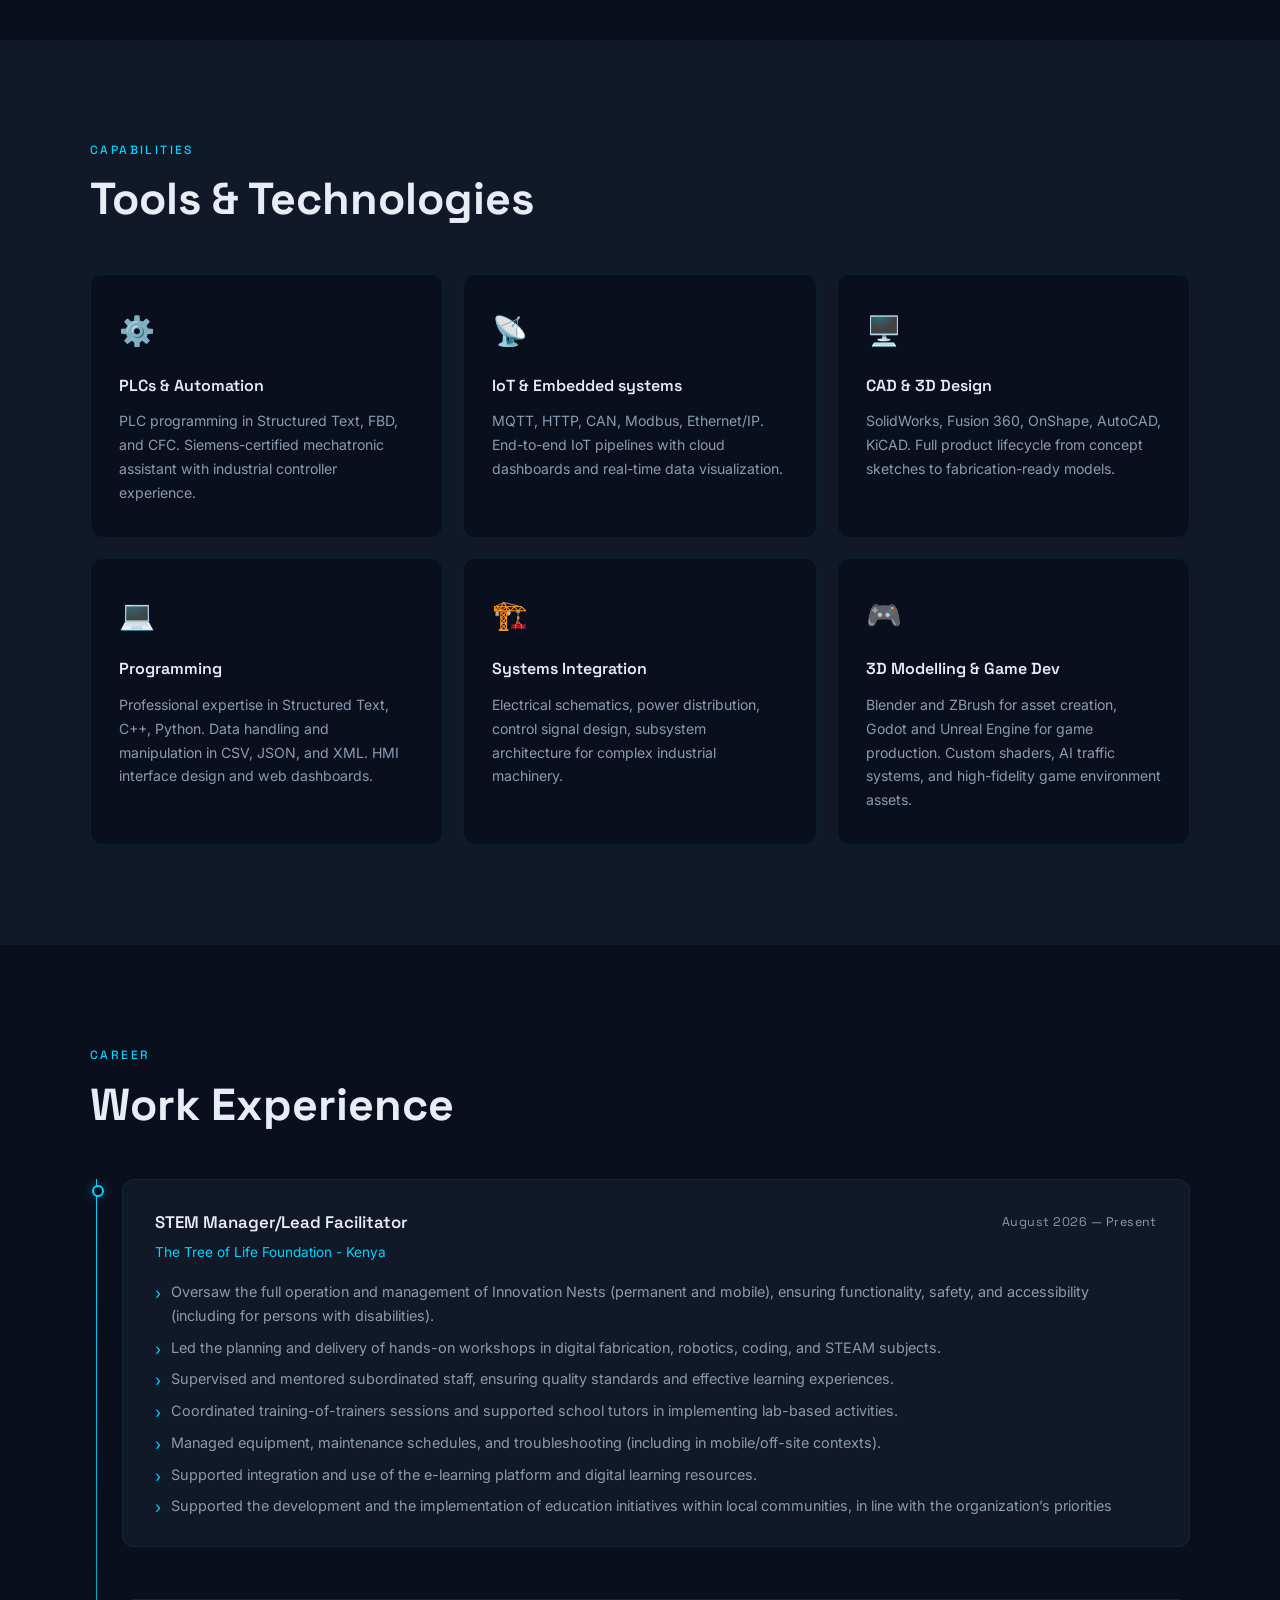
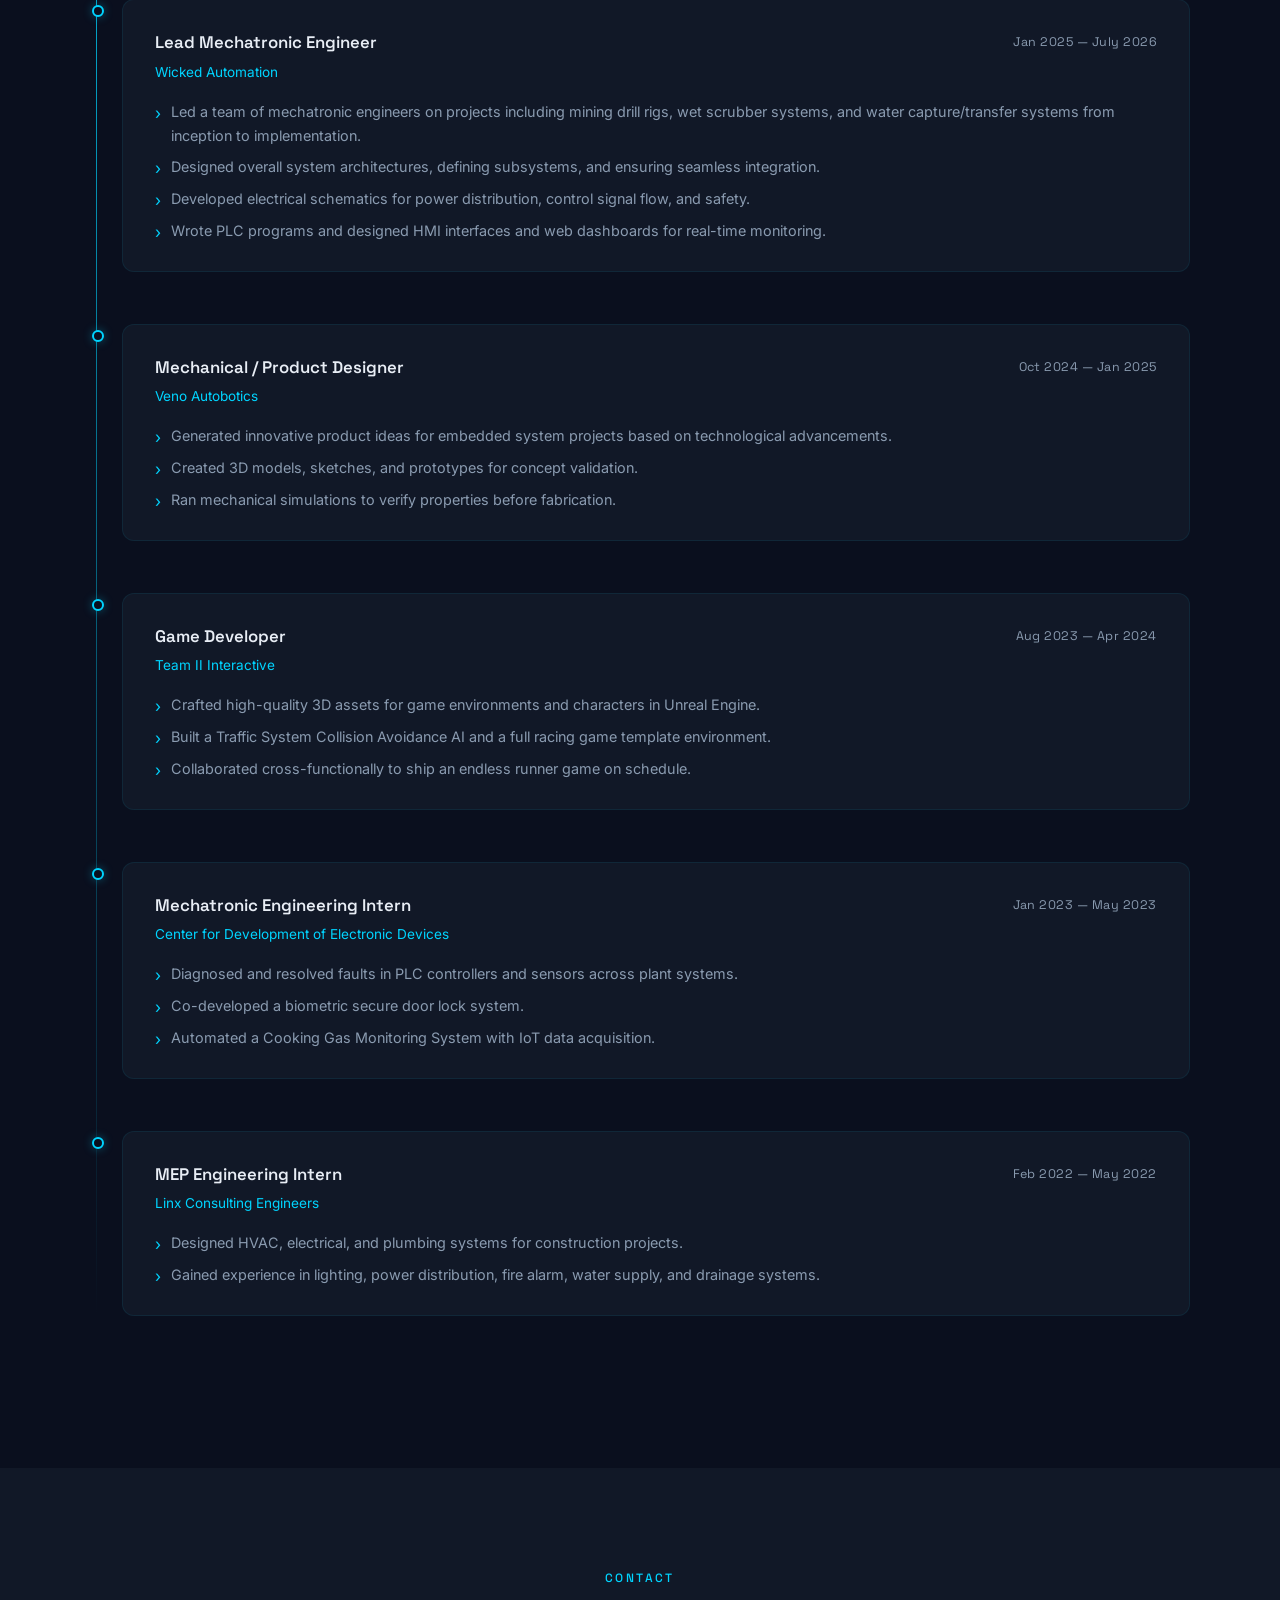
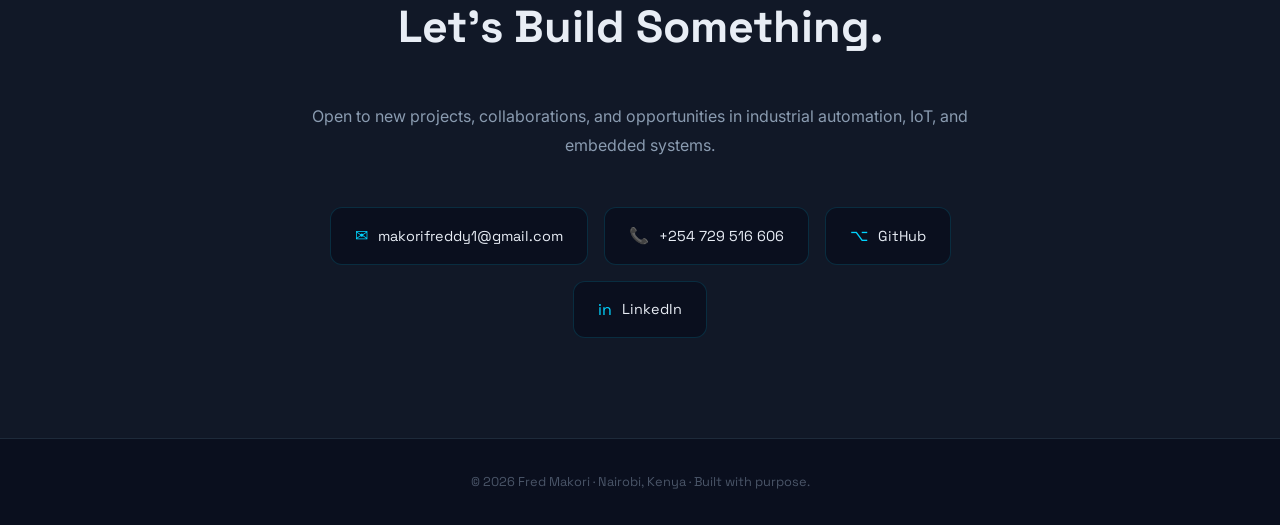
==== commit 5f399b1b: "Added latest working experience, August 2026" ====
--- a/index.html
+++ b/index.html
@@ -140,16 +140,39 @@
           <div class="timeline-content">
             <div class="timeline-header">
               <div>
+                <h3>STEM Manager/Lead Facilitator</h3>
+                <span class="timeline-company">The Tree of Life Foundation - Kenya</span>
+              </div>
+              <span class="timeline-date">August 2026 — Present</span>
+            </div>
+            <ul>
+              <li>Oversaw the full operation and management of Innovation Nests (permanent and mobile), ensuring functionality, safety, and accessibility (including for persons with disabilities).</li>
+              <li>Led the planning and delivery of hands-on workshops in digital fabrication, robotics, coding, and STEAM subjects.</li>
+              <li>Supervised and mentored subordinated staff, ensuring quality standards and effective learning experiences.</li>
+              <li>Coordinated training-of-trainers sessions and supported school tutors in implementing lab-based activities.</li>
+              <li>Managed equipment, maintenance schedules, and troubleshooting (including in mobile/off-site contexts).</li>
+              <li>Supported integration and use of the e-learning platform and digital learning resources.</li>
+              <li>Supported the development and the implementation of education initiatives within local communities, in line with the organization’s priorities</li>
+            </ul>
+          </div>
+        </div>
+
+        
+        <div class="timeline-item">
+          <div class="timeline-marker"></div>
+          <div class="timeline-content">
+            <div class="timeline-header">
+              <div>
                 <h3>Lead Mechatronic Engineer</h3>
                 <span class="timeline-company">Wicked Automation</span>
               </div>
-              <span class="timeline-date">Jan 2025 — Present</span>
-            </div>
-            <ul>
-              <li>Leading a team of mechatronic engineers on projects including mining drill rigs, wet scrubber systems, and water capture/transfer systems from inception to implementation.</li>
-              <li>Designing overall system architectures, defining subsystems, and ensuring seamless integration.</li>
-              <li>Developing electrical schematics for power distribution, control signal flow, and safety.</li>
-              <li>Writing PLC programs and designing HMI interfaces and web dashboards for real-time monitoring.</li>
+              <span class="timeline-date">Jan 2025 — July 2026</span>
+            </div>
+            <ul>
+              <li>Led a team of mechatronic engineers on projects including mining drill rigs, wet scrubber systems, and water capture/transfer systems from inception to implementation.</li>
+              <li>Designed overall system architectures, defining subsystems, and ensuring seamless integration.</li>
+              <li>Developed electrical schematics for power distribution, control signal flow, and safety.</li>
+              <li>Wrote PLC programs and designed HMI interfaces and web dashboards for real-time monitoring.</li>
             </ul>
           </div>
         </div>
--- a/style.css
+++ b/style.css
@@ -0,0 +1,722 @@
+/* =============================================
+   FRED MAKORI — PORTFOLIO STYLESHEET
+   ============================================= */
+
+/* ---------- TOKENS ---------- */
+:root {
+  --navy:       #0A0F1E;
+  --navy-card:  #111827;
+  --navy-light: #1E2A3A;
+  --cyan:       #00D4FF;
+  --cyan-dim:   rgba(0, 212, 255, 0.12);
+  --cyan-glow:  rgba(0, 212, 255, 0.35);
+  --white:      #E8EDF5;
+  --grey:       #8A9BB0;
+  --grey-dark:  #4A5568;
+
+  --font-display: 'Space Grotesk', sans-serif;
+  --font-body:    'Inter', sans-serif;
+
+  --radius: 12px;
+  --radius-sm: 6px;
+  --transition: 0.3s ease;
+  --max-width: 1100px;
+}
+
+/* ---------- RESET & BASE ---------- */
+*, *::before, *::after { box-sizing: border-box; margin: 0; padding: 0; }
+
+html { scroll-behavior: smooth; }
+
+body {
+  background: var(--navy);
+  color: var(--white);
+  font-family: var(--font-body);
+  font-size: 16px;
+  line-height: 1.7;
+  overflow-x: hidden;
+}
+
+img, video { display: block; width: 100%; height: 100%; object-fit: cover; }
+a { color: inherit; text-decoration: none; }
+ul { list-style: none; }
+
+/* ---------- REUSABLE ---------- */
+.container {
+  width: min(var(--max-width), 92%);
+  margin-inline: auto;
+}
+
+.section { padding: 100px 0; }
+.section-dark { background: var(--navy-card); }
+
+.section-label {
+  font-family: var(--font-display);
+  font-size: 0.75rem;
+  font-weight: 500;
+  letter-spacing: 0.2em;
+  text-transform: uppercase;
+  color: var(--cyan);
+  margin-bottom: 12px;
+}
+
+.section-heading {
+  font-family: var(--font-display);
+  font-size: clamp(1.8rem, 3.5vw, 2.8rem);
+  font-weight: 700;
+  line-height: 1.2;
+  margin-bottom: 48px;
+  color: var(--white);
+}
+
+.accent { color: var(--cyan); }
+.dot { color: var(--cyan); }
+
+.btn {
+  display: inline-block;
+  padding: 14px 32px;
+  border-radius: var(--radius-sm);
+  font-family: var(--font-display);
+  font-size: 0.9rem;
+  font-weight: 600;
+  letter-spacing: 0.04em;
+  transition: var(--transition);
+  cursor: pointer;
+}
+
+.btn-primary {
+  background: var(--cyan);
+  color: var(--navy);
+}
+.btn-primary:hover {
+  background: #33DDFF;
+  box-shadow: 0 0 24px var(--cyan-glow);
+  transform: translateY(-2px);
+}
+
+.btn-outline {
+  border: 1.5px solid var(--cyan);
+  color: var(--cyan);
+  background: transparent;
+}
+.btn-outline:hover {
+  background: var(--cyan-dim);
+  box-shadow: 0 0 16px var(--cyan-glow);
+  transform: translateY(-2px);
+}
+
+.image-placeholder {
+  background: var(--navy-light);
+  border-radius: var(--radius);
+  display: flex;
+  align-items: center;
+  justify-content: center;
+  color: var(--grey);
+  font-size: 0.85rem;
+  font-family: var(--font-display);
+  letter-spacing: 0.05em;
+  text-align: center;
+  padding: 16px;
+}
+
+/* Dashed "empty" styling only applies when the placeholder has no media
+   child yet (i.e. still just a text label) — once an <img>, <video>, or
+   <iframe> is added inside, the dashed border and padding fall away. */
+.image-placeholder:not(:has(img, video, iframe)) {
+  border: 1.5px dashed var(--grey-dark);
+}
+
+.image-placeholder:has(img, video, iframe) {
+  padding: 0;
+}
+
+/* ---------- NAVBAR ---------- */
+#navbar {
+  position: fixed;
+  top: 0; left: 0; right: 0;
+  z-index: 100;
+  display: flex;
+  align-items: center;
+  justify-content: space-between;
+  padding: 20px 5%;
+  transition: background var(--transition), padding var(--transition);
+}
+
+#navbar.scrolled {
+  background: rgba(10, 15, 30, 0.92);
+  backdrop-filter: blur(12px);
+  padding: 14px 5%;
+  border-bottom: 1px solid rgba(0, 212, 255, 0.08);
+}
+
+.nav-logo {
+  font-family: var(--font-display);
+  font-size: 1.4rem;
+  font-weight: 700;
+  color: var(--white);
+}
+
+.nav-links {
+  display: flex;
+  gap: 36px;
+}
+
+.nav-links a {
+  font-family: var(--font-display);
+  font-size: 0.85rem;
+  font-weight: 500;
+  color: var(--grey);
+  letter-spacing: 0.04em;
+  transition: color var(--transition);
+  position: relative;
+}
+
+.nav-links a::after {
+  content: '';
+  position: absolute;
+  bottom: -4px; left: 0;
+  width: 0; height: 1.5px;
+  background: var(--cyan);
+  transition: width var(--transition);
+}
+
+.nav-links a:hover,
+.nav-links a.active { color: var(--cyan); }
+.nav-links a:hover::after,
+.nav-links a.active::after { width: 100%; }
+
+.nav-toggle {
+  display: none;
+  flex-direction: column;
+  gap: 5px;
+  background: none;
+  border: none;
+  cursor: pointer;
+  padding: 4px;
+}
+
+.nav-toggle span {
+  display: block;
+  width: 24px;
+  height: 2px;
+  background: var(--white);
+  transition: var(--transition);
+}
+
+/* ---------- HERO ---------- */
+#hero {
+  position: relative;
+  height: 100svh;
+  min-height: 640px;
+  display: flex;
+  align-items: center;
+  justify-content: center;
+  overflow: hidden;
+}
+
+#circuitCanvas {
+  position: absolute;
+  inset: 0;
+  opacity: 0.18;
+  pointer-events: none;
+}
+
+.hero-content {
+  position: relative;
+  z-index: 2;
+  text-align: center;
+  padding: 0 24px;
+}
+
+.hero-eyebrow {
+  font-family: var(--font-display);
+  font-size: 0.8rem;
+  letter-spacing: 0.25em;
+  text-transform: uppercase;
+  color: var(--cyan);
+  margin-bottom: 20px;
+  opacity: 0;
+  animation: fadeUp 0.8s 0.3s forwards;
+}
+
+.hero-name {
+  font-family: var(--font-display);
+  font-size: clamp(3.5rem, 10vw, 8rem);
+  font-weight: 700;
+  line-height: 1;
+  letter-spacing: -0.02em;
+  margin-bottom: 24px;
+  opacity: 0;
+  animation: fadeUp 0.8s 0.5s forwards;
+}
+
+.hero-tagline {
+  font-size: clamp(0.95rem, 1.8vw, 1.15rem);
+  color: var(--grey);
+  line-height: 1.8;
+  max-width: 540px;
+  margin: 0 auto 40px;
+  opacity: 0;
+  animation: fadeUp 0.8s 0.7s forwards;
+}
+
+.hero-cta {
+  display: flex;
+  gap: 16px;
+  justify-content: center;
+  flex-wrap: wrap;
+  opacity: 0;
+  animation: fadeUp 0.8s 0.9s forwards;
+}
+
+.hero-scroll-indicator {
+  position: absolute;
+  bottom: 36px;
+  left: 50%;
+  transform: translateX(-50%);
+  display: flex;
+  flex-direction: column;
+  align-items: center;
+  gap: 8px;
+  color: var(--grey);
+  font-size: 0.7rem;
+  letter-spacing: 0.15em;
+  text-transform: uppercase;
+  opacity: 0;
+  animation: fadeUp 0.8s 1.2s forwards;
+}
+
+.scroll-line {
+  width: 1px;
+  height: 48px;
+  background: linear-gradient(to bottom, var(--cyan), transparent);
+  animation: scrollPulse 1.8s ease-in-out infinite;
+}
+
+/* ---------- ABOUT ---------- */
+.about-grid {
+  display: grid;
+  grid-template-columns: 1fr 1.4fr;
+  gap: 64px;
+  align-items: center;
+}
+
+.about-image-wrap .image-placeholder {
+  aspect-ratio: 4/5;
+  font-size: 0.9rem;
+}
+
+.about-text .section-label { margin-bottom: 8px; }
+.about-text .section-heading { margin-bottom: 20px; font-size: clamp(1.6rem, 2.8vw, 2.2rem); }
+
+.about-text p {
+  color: var(--grey);
+  margin-bottom: 16px;
+  font-size: 0.97rem;
+}
+
+.about-stats {
+  display: flex;
+  gap: 40px;
+  margin-top: 40px;
+  padding-top: 40px;
+  border-top: 1px solid var(--navy-light);
+}
+
+.stat-number {
+  display: block;
+  font-family: var(--font-display);
+  font-size: 2.4rem;
+  font-weight: 700;
+  color: var(--cyan);
+  line-height: 1;
+}
+
+.stat-label {
+  font-size: 0.78rem;
+  color: var(--grey);
+  letter-spacing: 0.05em;
+  text-transform: uppercase;
+}
+
+/* ---------- SKILLS ---------- */
+.skills-grid {
+  display: grid;
+  grid-template-columns: repeat(auto-fill, minmax(300px, 1fr));
+  gap: 20px;
+}
+
+.skill-card {
+  background: var(--navy);
+  border: 1px solid rgba(0, 212, 255, 0.08);
+  border-radius: var(--radius);
+  padding: 32px 28px;
+  transition: border-color var(--transition), transform var(--transition), box-shadow var(--transition);
+}
+
+.skill-card:hover {
+  border-color: var(--cyan);
+  transform: translateY(-4px);
+  box-shadow: 0 8px 32px rgba(0, 212, 255, 0.1);
+}
+
+.skill-icon {
+  font-size: 1.8rem;
+  margin-bottom: 16px;
+}
+
+.skill-card h3 {
+  font-family: var(--font-display);
+  font-size: 1rem;
+  font-weight: 600;
+  margin-bottom: 10px;
+  color: var(--white);
+}
+
+.skill-card p {
+  font-size: 0.88rem;
+  color: var(--grey);
+  line-height: 1.7;
+}
+
+/* ---------- EXPERIENCE ---------- */
+.timeline {
+  position: relative;
+  padding-left: 32px;
+}
+
+.timeline::before {
+  content: '';
+  position: absolute;
+  left: 6px; top: 0; bottom: 0;
+  width: 1px;
+  background: linear-gradient(to bottom, var(--cyan), transparent);
+}
+
+.timeline-item {
+  position: relative;
+  margin-bottom: 52px;
+}
+
+.timeline-marker {
+  position: absolute;
+  left: -30px;
+  top: 6px;
+  width: 12px;
+  height: 12px;
+  border-radius: 50%;
+  background: var(--navy);
+  border: 2px solid var(--cyan);
+  box-shadow: 0 0 10px var(--cyan-glow);
+}
+
+.timeline-content {
+  background: var(--navy-card);
+  border: 1px solid rgba(0, 212, 255, 0.08);
+  border-radius: var(--radius);
+  padding: 28px 32px;
+  transition: border-color var(--transition);
+}
+
+.timeline-content:hover { border-color: rgba(0, 212, 255, 0.25); }
+
+.timeline-header {
+  display: flex;
+  justify-content: space-between;
+  align-items: flex-start;
+  gap: 16px;
+  margin-bottom: 16px;
+  flex-wrap: wrap;
+}
+
+.timeline-header h3 {
+  font-family: var(--font-display);
+  font-size: 1.05rem;
+  font-weight: 600;
+  color: var(--white);
+}
+
+.timeline-company {
+  display: block;
+  font-size: 0.85rem;
+  color: var(--cyan);
+  margin-top: 4px;
+}
+
+.timeline-date {
+  font-family: var(--font-display);
+  font-size: 0.78rem;
+  color: var(--grey);
+  white-space: nowrap;
+  padding-top: 4px;
+  letter-spacing: 0.04em;
+}
+
+.timeline-content ul {
+  list-style: none;
+  display: flex;
+  flex-direction: column;
+  gap: 8px;
+}
+
+.timeline-content li {
+  font-size: 0.9rem;
+  color: var(--grey);
+  padding-left: 16px;
+  position: relative;
+  line-height: 1.65;
+}
+
+.timeline-content li::before {
+  content: '›';
+  position: absolute;
+  left: 0;
+  color: var(--cyan);
+  font-size: 1rem;
+}
+
+/* ---------- PROJECTS ---------- */
+.projects-grid {
+  display: grid;
+  grid-template-columns: repeat(auto-fill, minmax(320px, 1fr));
+  gap: 24px;
+}
+
+.project-card {
+  background: var(--navy);
+  border: 1px solid rgba(0, 212, 255, 0.08);
+  border-radius: var(--radius);
+  overflow: hidden;
+  transition: transform var(--transition), box-shadow var(--transition), border-color var(--transition);
+}
+
+.project-card:hover {
+  transform: translateY(-6px);
+  box-shadow: 0 16px 48px rgba(0, 0, 0, 0.4);
+  border-color: rgba(0, 212, 255, 0.3);
+}
+
+.project-media {
+  position: relative;
+  height: 200px;
+  border-radius: 0;
+  overflow: hidden;
+  background: var(--navy-light);
+}
+
+.project-media.image-placeholder { border: none; border-radius: 0; }
+
+/* Responsive video embeds: fills the fixed-height media area regardless
+   of the width/height attributes set on the <iframe> itself. */
+.project-media iframe {
+  position: absolute;
+  inset: 0;
+  width: 100%;
+  height: 100%;
+  border: 0;
+}
+
+.project-info { padding: 24px; }
+
+.project-tag {
+  font-family: var(--font-display);
+  font-size: 0.7rem;
+  font-weight: 500;
+  letter-spacing: 0.1em;
+  text-transform: uppercase;
+  color: var(--cyan);
+  background: var(--cyan-dim);
+  padding: 4px 10px;
+  border-radius: 4px;
+  display: inline-block;
+  margin-bottom: 12px;
+}
+
+.project-info h3 {
+  font-family: var(--font-display);
+  font-size: 1rem;
+  font-weight: 600;
+  margin-bottom: 10px;
+  color: var(--white);
+}
+
+.project-info p {
+  font-size: 0.88rem;
+  color: var(--grey);
+  margin-bottom: 16px;
+  line-height: 1.7;
+}
+
+.project-tech {
+  display: flex;
+  flex-wrap: wrap;
+  gap: 8px;
+}
+
+.project-tech span {
+  font-size: 0.75rem;
+  font-family: var(--font-display);
+  color: var(--grey);
+  border: 1px solid var(--grey-dark);
+  padding: 3px 10px;
+  border-radius: 4px;
+}
+
+/* ---------- EDUCATION ---------- */
+.edu-grid {
+  display: grid;
+  grid-template-columns: repeat(auto-fill, minmax(280px, 1fr));
+  gap: 24px;
+}
+
+.edu-card {
+  background: var(--navy-card);
+  border: 1px solid rgba(0, 212, 255, 0.08);
+  border-radius: var(--radius);
+  padding: 32px 28px;
+  transition: border-color var(--transition);
+}
+
+.edu-card:hover { border-color: rgba(0, 212, 255, 0.3); }
+
+.edu-year {
+  font-family: var(--font-display);
+  font-size: 2rem;
+  font-weight: 700;
+  color: var(--cyan-dim);
+  display: block;
+  margin-bottom: 12px;
+  -webkit-text-stroke: 1px var(--cyan);
+  color: transparent;
+}
+
+.edu-card h3 {
+  font-family: var(--font-display);
+  font-size: 0.97rem;
+  font-weight: 600;
+  color: var(--white);
+  margin-bottom: 6px;
+}
+
+.edu-school {
+  font-size: 0.82rem;
+  color: var(--cyan);
+  display: block;
+  margin-bottom: 12px;
+}
+
+.edu-card p {
+  font-size: 0.87rem;
+  color: var(--grey);
+  line-height: 1.65;
+}
+
+/* ---------- CONTACT ---------- */
+.contact-container {
+  text-align: center;
+  max-width: 700px;
+}
+
+.contact-sub {
+  color: var(--grey);
+  font-size: 1rem;
+  margin-bottom: 48px;
+  line-height: 1.8;
+}
+
+.contact-links {
+  display: flex;
+  justify-content: center;
+  flex-wrap: wrap;
+  gap: 16px;
+}
+
+.contact-item {
+  display: flex;
+  align-items: center;
+  gap: 10px;
+  background: var(--navy);
+  border: 1px solid rgba(0, 212, 255, 0.15);
+  border-radius: var(--radius);
+  padding: 14px 24px;
+  font-size: 0.9rem;
+  font-family: var(--font-display);
+  color: var(--white);
+  transition: border-color var(--transition), background var(--transition), transform var(--transition);
+}
+
+.contact-item:hover {
+  border-color: var(--cyan);
+  background: var(--cyan-dim);
+  transform: translateY(-2px);
+}
+
+.contact-icon {
+  font-size: 1rem;
+  color: var(--cyan);
+}
+
+/* ---------- FOOTER ---------- */
+footer {
+  text-align: center;
+  padding: 32px;
+  font-size: 0.8rem;
+  color: var(--grey-dark);
+  font-family: var(--font-display);
+  border-top: 1px solid var(--navy-light);
+}
+
+/* ---------- ANIMATIONS ---------- */
+@keyframes fadeUp {
+  from { opacity: 0; transform: translateY(24px); }
+  to   { opacity: 1; transform: translateY(0); }
+}
+
+@keyframes scrollPulse {
+  0%, 100% { transform: scaleY(1); opacity: 1; }
+  50%       { transform: scaleY(0.6); opacity: 0.4; }
+}
+
+.fade-in {
+  opacity: 0;
+  transform: translateY(30px);
+  transition: opacity 0.7s ease, transform 0.7s ease;
+}
+
+.fade-in.visible {
+  opacity: 1;
+  transform: none;
+}
+
+/* ---------- RESPONSIVE ---------- */
+@media (max-width: 768px) {
+  .nav-links { display: none; flex-direction: column; gap: 20px; }
+  .nav-links.open {
+    display: flex;
+    position: fixed;
+    inset: 0;
+    background: var(--navy);
+    align-items: center;
+    justify-content: center;
+    font-size: 1.3rem;
+    z-index: 99;
+  }
+  .nav-toggle { display: flex; z-index: 100; }
+
+  .about-grid { grid-template-columns: 1fr; }
+  .about-image-wrap .image-placeholder { aspect-ratio: 16/9; }
+  .about-stats { gap: 24px; flex-wrap: wrap; }
+
+  .timeline { padding-left: 20px; }
+  .timeline-header { flex-direction: column; }
+  .timeline-date { align-self: flex-start; }
+
+  .section { padding: 64px 0; }
+  .section-heading { margin-bottom: 32px; }
+
+  .hero-cta { flex-direction: column; align-items: center; }
+}
+
+@media (prefers-reduced-motion: reduce) {
+  *, *::before, *::after { animation-duration: 0.01ms !important; transition-duration: 0.01ms !important; }
+}
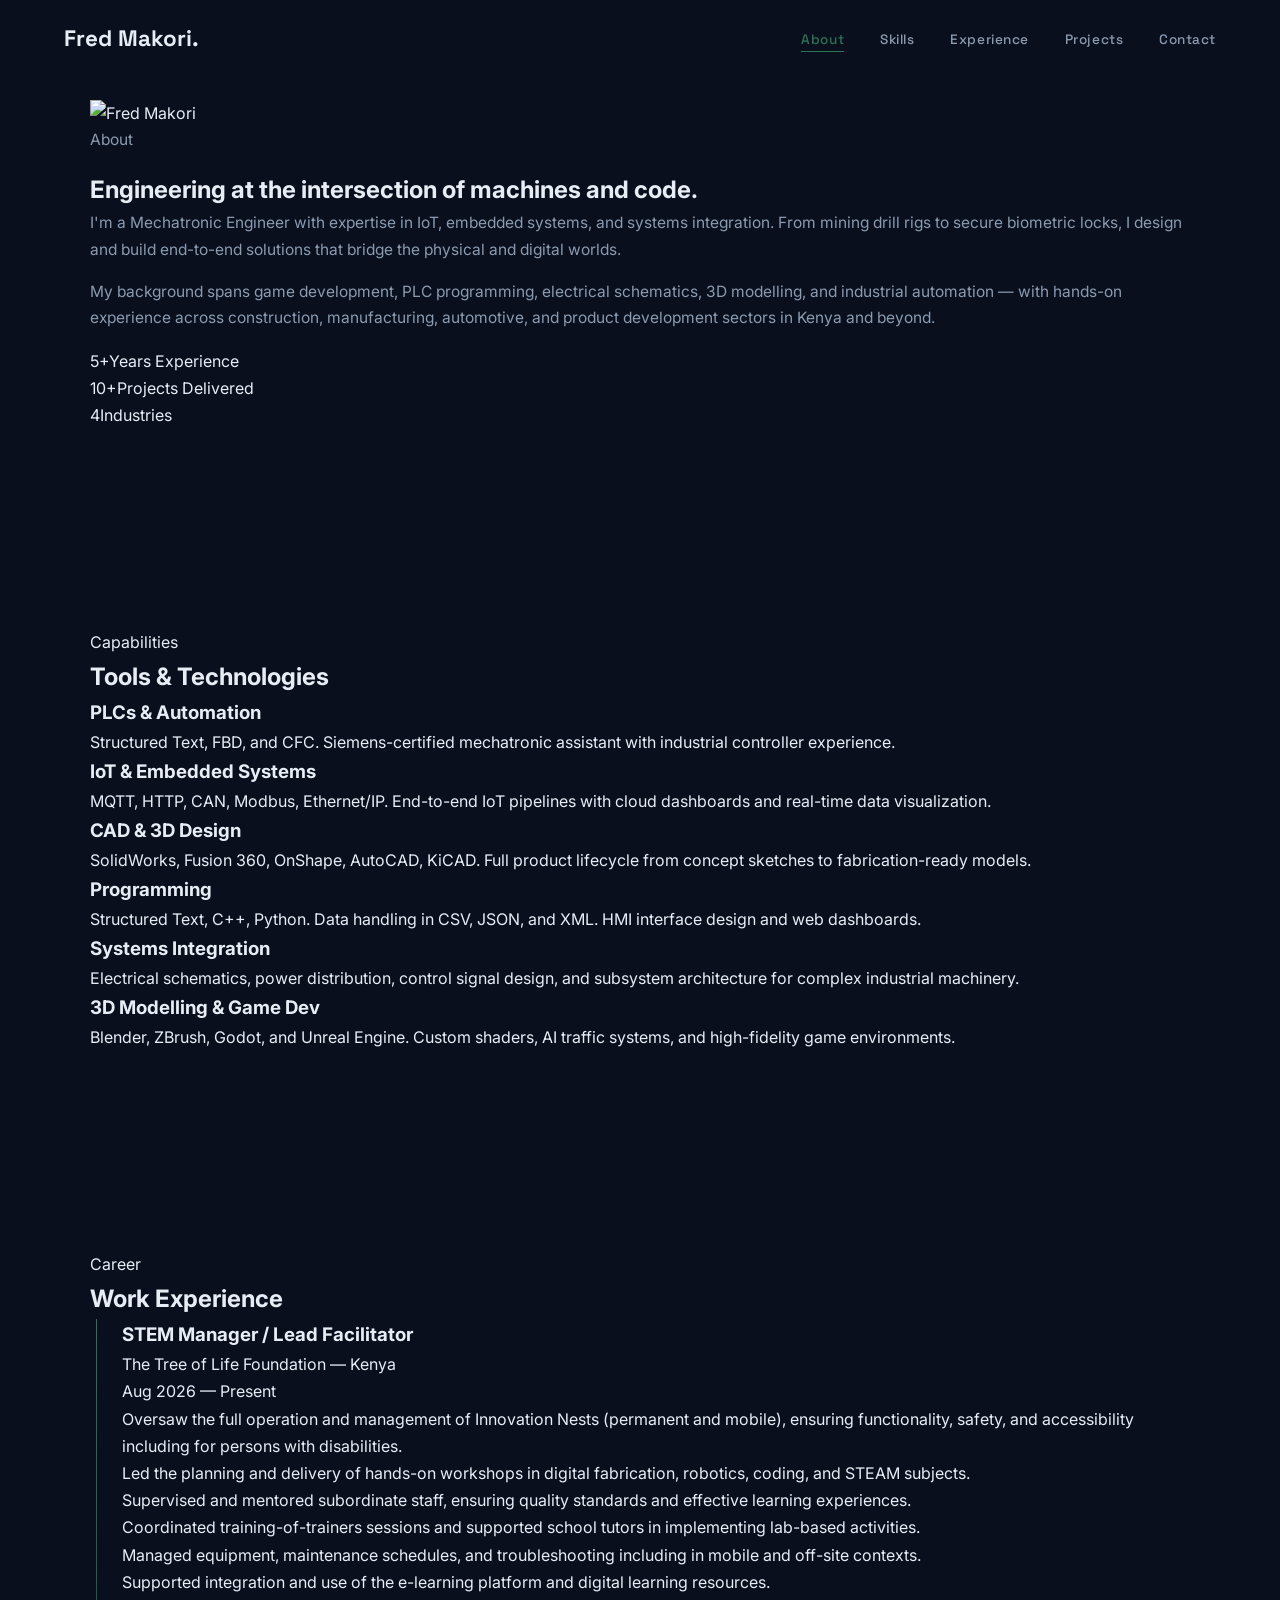
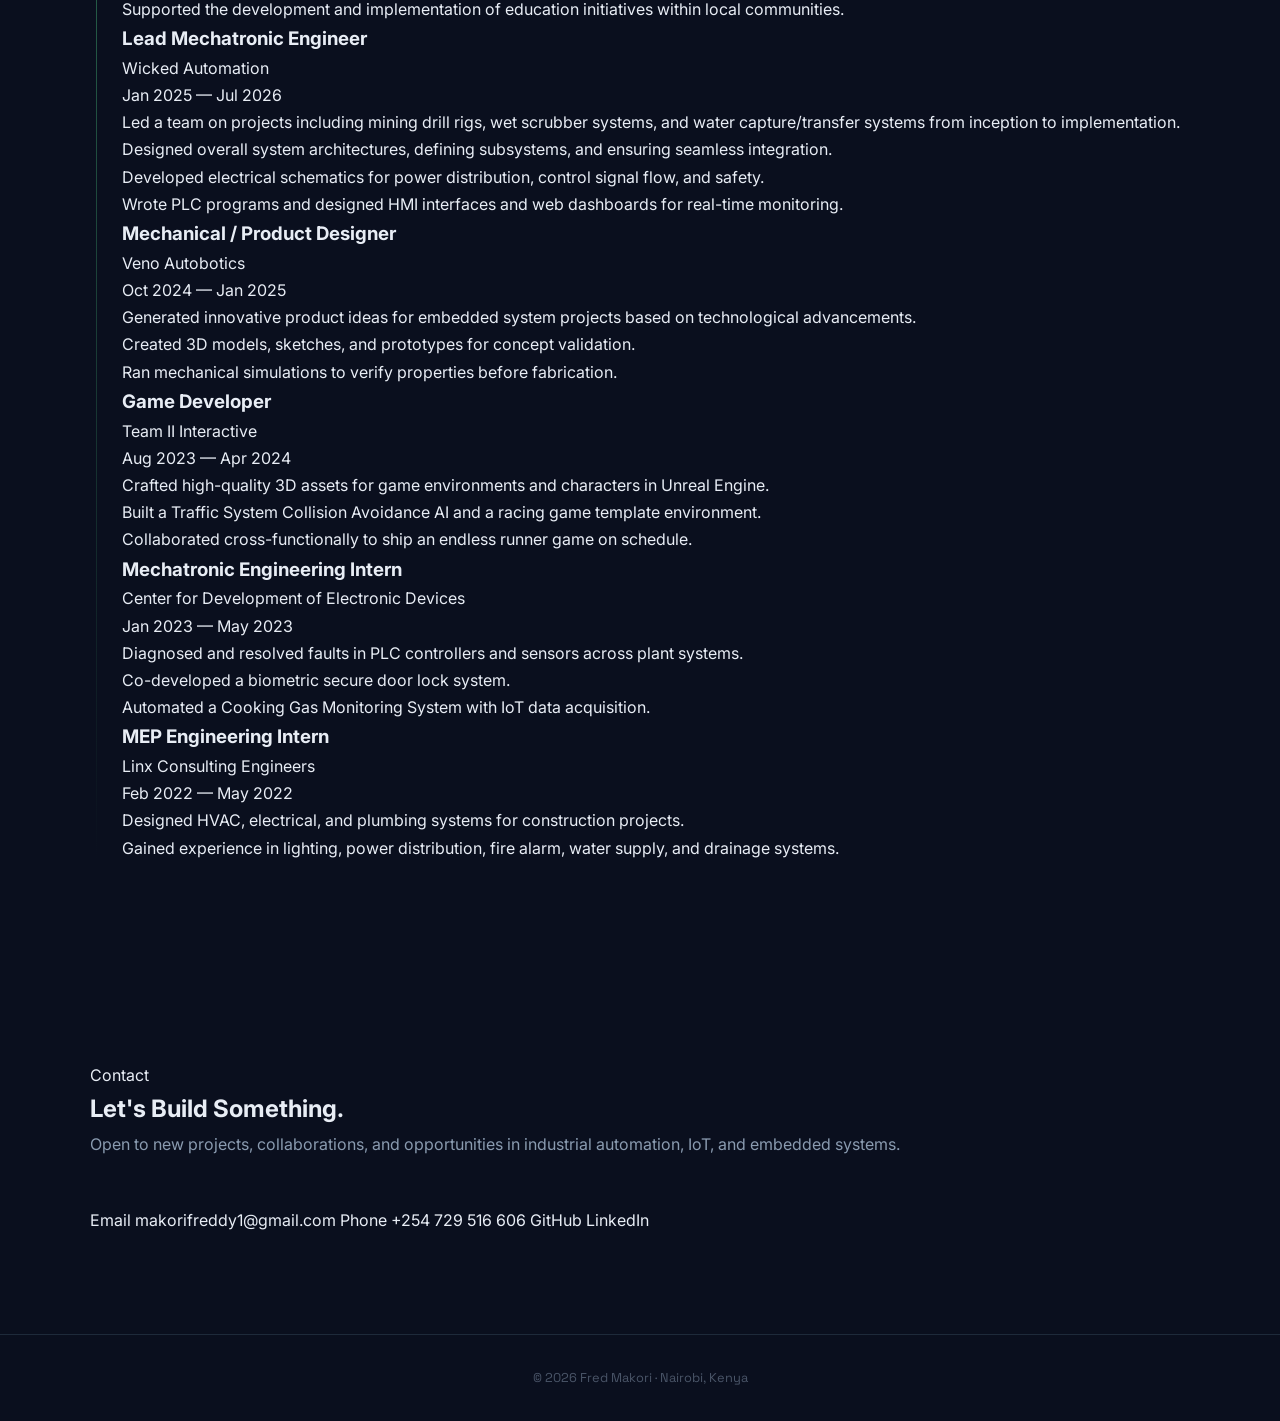
==== commit 2dfda8aa: "white Update index.html" ====
--- a/index.html
+++ b/index.html
@@ -3,173 +3,127 @@
 <head>
   <meta charset="UTF-8" />
   <meta name="viewport" content="width=device-width, initial-scale=1.0" />
-  <title>Fred Makori - Mechatronic Engineer</title>
+  <title>Fred Makori — Mechatronic Engineer</title>
   <link rel="stylesheet" href="style.css" />
   <link rel="preconnect" href="https://fonts.googleapis.com" />
-  <link href="https://fonts.googleapis.com/css2?family=Space+Grotesk:wght@300;400;500;600;700&family=Inter:wght@300;400;500&display=swap" rel="stylesheet" />
+  <link href="https://fonts.googleapis.com/css2?family=Space+Grotesk:wght@400;500;600;700&family=Inter:wght@400;500&display=swap" rel="stylesheet" />
 </head>
 <body>
 
-  <!-- ========== NAVIGATION ========== -->
+  <!-- NAV -->
   <nav id="navbar">
-    <div class="nav-logo">FM<span class="dot">.</span></div>
+    <a href="index.html" class="nav-logo">Fred Makori<span>.</span></a>
     <ul class="nav-links">
-      <li><a href="#about">Home</a></li>
+      <li><a href="#about">About</a></li>
       <li><a href="#skills">Skills</a></li>
       <li><a href="#experience">Experience</a></li>
       <li><a href="projects.html">Projects</a></li>
       <li><a href="#contact">Contact</a></li>
     </ul>
-    <button class="nav-toggle" id="navToggle" aria-label="Toggle navigation">
-      <span></span><span></span><span></span>
-    </button>
   </nav>
 
-  <!-- ========== HERO ========== -->
-  <section id="hero">
-    <canvas id="circuitCanvas"></canvas>
-    <div class="hero-content">
-      <p class="hero-eyebrow">Mechatronic Engineer · Nairobi, Kenya</p>
-      <h1 class="hero-name">Fred<br /><span class="accent">Makori</span></h1>
-      <p class="hero-tagline">
-        Building intelligent systems at the intersection of<br />
-        hardware, embedded software, and automation.
-      </p>
-      <div class="hero-cta">
-       <a href="projects.html" class="btn btn-outline">Projects</a>
-        <a href="#contact" class="btn btn-outline">Get in Touch</a>
-      </div>
-    </div>
-  </section>
-
-  <!-- ========== ABOUT ========== -->
-  <section id="about" class="section">
-    <div class="container about-grid">
-      <div class="about-image-wrap">
-        <div class="image-placeholder">
-          <img src="assets/profile.jpeg" alt="Fred Makori" loading="lazy" />
-        </div>
+  <!-- ABOUT -->
+  <section id="about" class="section alt">
+    <div class="container two-col">
+      <div class="photo-wrap">
+        <img src="assets/profile.jpeg" alt="Fred Makori" />
       </div>
       <div class="about-text">
-        <p class="section-label">About Me</p>
-        <h2 class="section-heading">Engineering at the intersection of machines and code.</h2>
-        <p>
-          I'm a dynamic Mechatronic Engineer with deep expertise in IoT, embedded systems, and
-          systems integration. From mining drill rigs to secure biometric locks, I design and build
-          end-to-end solutions that bridge the physical and digital worlds.
-        </p>
-        <p>
-          My background spans Game development, PLC programming, electrical schematics, 3D modelling, and
-          industrial automation, with hands-on experience in construction, manufacturing, automotive, and
-          product development sectors across Kenya and beyond.
-        </p>
-        <div class="about-stats">
-          <div class="stat">
-            <span class="stat-number" data-target="5">0</span>
-            <span class="stat-label">Years Experience</span>
-          </div>
-          <div class="stat">
-            <span class="stat-number" data-target="10">0</span>
-            <span class="stat-label">Projects Delivered</span>
-          </div>
-          <div class="stat">
-            <span class="stat-number" data-target="4">0</span>
-            <span class="stat-label">Industries</span>
-          </div>
-        </div>
-      </div>
-    </div>
-  </section>
-
-  <!-- ========== SKILLS ========== -->
-  <section id="skills" class="section section-dark">
+        <p class="label">About</p>
+        <h2>Engineering at the intersection of machines and code.</h2>
+        <p>I'm a Mechatronic Engineer with expertise in IoT, embedded systems, and systems integration. From mining drill rigs to secure biometric locks, I design and build end-to-end solutions that bridge the physical and digital worlds.</p>
+        <p>My background spans game development, PLC programming, electrical schematics, 3D modelling, and industrial automation — with hands-on experience across construction, manufacturing, automotive, and product development sectors in Kenya and beyond.</p>
+        <div class="stats-row">
+          <div class="stat"><span class="num">5+</span><span class="lbl">Years Experience</span></div>
+          <div class="stat"><span class="num">10+</span><span class="lbl">Projects Delivered</span></div>
+          <div class="stat"><span class="num">4</span><span class="lbl">Industries</span></div>
+        </div>
+      </div>
+    </div>
+  </section>
+
+  <!-- SKILLS -->
+  <section id="skills" class="section">
     <div class="container">
-      <p class="section-label">Capabilities</p>
-      <h2 class="section-heading">Tools &amp; Technologies</h2>
-      <div class="skills-grid">
-
-        <div class="skill-card">
-          <div class="skill-icon">⚙️</div>
-          <h3>PLCs &amp; Automation </h3>
-          <p>PLC programming in Structured Text, FBD, and CFC. Siemens-certified mechatronic assistant with industrial controller experience.</p>
-        </div>
-
-        <div class="skill-card">
-          <div class="skill-icon">📡</div>
-          <h3>IoT &amp; Embedded systems </h3>
+      <p class="label">Capabilities</p>
+      <h2>Tools &amp; Technologies</h2>
+      <div class="grid-3">
+
+        <div class="card">
+          <h3>PLCs &amp; Automation</h3>
+          <p>Structured Text, FBD, and CFC. Siemens-certified mechatronic assistant with industrial controller experience.</p>
+        </div>
+
+        <div class="card">
+          <h3>IoT &amp; Embedded Systems</h3>
           <p>MQTT, HTTP, CAN, Modbus, Ethernet/IP. End-to-end IoT pipelines with cloud dashboards and real-time data visualization.</p>
         </div>
 
-        <div class="skill-card">
-          <div class="skill-icon">🖥️</div>
+        <div class="card">
           <h3>CAD &amp; 3D Design</h3>
           <p>SolidWorks, Fusion 360, OnShape, AutoCAD, KiCAD. Full product lifecycle from concept sketches to fabrication-ready models.</p>
         </div>
 
-        <div class="skill-card">
-          <div class="skill-icon">💻</div>
+        <div class="card">
           <h3>Programming</h3>
-          <p> Professional expertise in Structured Text, C++, Python. Data handling and manipulation in CSV, JSON, and XML. HMI interface design and web dashboards.</p>
-        </div>
-
-        <div class="skill-card">
-          <div class="skill-icon">🏗️</div>
+          <p>Structured Text, C++, Python. Data handling in CSV, JSON, and XML. HMI interface design and web dashboards.</p>
+        </div>
+
+        <div class="card">
           <h3>Systems Integration</h3>
-          <p>Electrical schematics, power distribution, control signal design, subsystem architecture for complex industrial machinery.</p>
-        </div>
-
-        <div class="skill-card">
-          <div class="skill-icon">🎮</div>
+          <p>Electrical schematics, power distribution, control signal design, and subsystem architecture for complex industrial machinery.</p>
+        </div>
+
+        <div class="card">
           <h3>3D Modelling &amp; Game Dev</h3>
-          <p>Blender and ZBrush for asset creation, Godot and Unreal Engine for game production. Custom shaders, AI traffic systems, and high-fidelity game environment assets.</p>
-        </div>
-
-      </div>
-    </div>
-  </section>
-
-  <!-- ========== EXPERIENCE ========== -->
-  <section id="experience" class="section">
+          <p>Blender, ZBrush, Godot, and Unreal Engine. Custom shaders, AI traffic systems, and high-fidelity game environments.</p>
+        </div>
+
+      </div>
+    </div>
+  </section>
+
+  <!-- EXPERIENCE -->
+  <section id="experience" class="section alt">
     <div class="container">
-      <p class="section-label">Career</p>
-      <h2 class="section-heading">Work Experience</h2>
+      <p class="label">Career</p>
+      <h2>Work Experience</h2>
       <div class="timeline">
 
-        <div class="timeline-item">
-          <div class="timeline-marker"></div>
-          <div class="timeline-content">
-            <div class="timeline-header">
-              <div>
-                <h3>STEM Manager/Lead Facilitator</h3>
-                <span class="timeline-company">The Tree of Life Foundation - Kenya</span>
-              </div>
-              <span class="timeline-date">August 2026 — Present</span>
-            </div>
-            <ul>
-              <li>Oversaw the full operation and management of Innovation Nests (permanent and mobile), ensuring functionality, safety, and accessibility (including for persons with disabilities).</li>
+        <div class="tl-item">
+          <div class="tl-dot"></div>
+          <div class="tl-card">
+            <div class="tl-head">
+              <div>
+                <h3>STEM Manager / Lead Facilitator</h3>
+                <span class="company">The Tree of Life Foundation — Kenya</span>
+              </div>
+              <span class="date">Aug 2026 — Present</span>
+            </div>
+            <ul>
+              <li>Oversaw the full operation and management of Innovation Nests (permanent and mobile), ensuring functionality, safety, and accessibility including for persons with disabilities.</li>
               <li>Led the planning and delivery of hands-on workshops in digital fabrication, robotics, coding, and STEAM subjects.</li>
-              <li>Supervised and mentored subordinated staff, ensuring quality standards and effective learning experiences.</li>
+              <li>Supervised and mentored subordinate staff, ensuring quality standards and effective learning experiences.</li>
               <li>Coordinated training-of-trainers sessions and supported school tutors in implementing lab-based activities.</li>
-              <li>Managed equipment, maintenance schedules, and troubleshooting (including in mobile/off-site contexts).</li>
+              <li>Managed equipment, maintenance schedules, and troubleshooting including in mobile and off-site contexts.</li>
               <li>Supported integration and use of the e-learning platform and digital learning resources.</li>
-              <li>Supported the development and the implementation of education initiatives within local communities, in line with the organization’s priorities</li>
-            </ul>
-          </div>
-        </div>
-
-        
-        <div class="timeline-item">
-          <div class="timeline-marker"></div>
-          <div class="timeline-content">
-            <div class="timeline-header">
+              <li>Supported the development and implementation of education initiatives within local communities.</li>
+            </ul>
+          </div>
+        </div>
+
+        <div class="tl-item">
+          <div class="tl-dot"></div>
+          <div class="tl-card">
+            <div class="tl-head">
               <div>
                 <h3>Lead Mechatronic Engineer</h3>
-                <span class="timeline-company">Wicked Automation</span>
-              </div>
-              <span class="timeline-date">Jan 2025 — July 2026</span>
-            </div>
-            <ul>
-              <li>Led a team of mechatronic engineers on projects including mining drill rigs, wet scrubber systems, and water capture/transfer systems from inception to implementation.</li>
+                <span class="company">Wicked Automation</span>
+              </div>
+              <span class="date">Jan 2025 — Jul 2026</span>
+            </div>
+            <ul>
+              <li>Led a team on projects including mining drill rigs, wet scrubber systems, and water capture/transfer systems from inception to implementation.</li>
               <li>Designed overall system architectures, defining subsystems, and ensuring seamless integration.</li>
               <li>Developed electrical schematics for power distribution, control signal flow, and safety.</li>
               <li>Wrote PLC programs and designed HMI interfaces and web dashboards for real-time monitoring.</li>
@@ -177,15 +131,15 @@
           </div>
         </div>
 
-        <div class="timeline-item">
-          <div class="timeline-marker"></div>
-          <div class="timeline-content">
-            <div class="timeline-header">
+        <div class="tl-item">
+          <div class="tl-dot"></div>
+          <div class="tl-card">
+            <div class="tl-head">
               <div>
                 <h3>Mechanical / Product Designer</h3>
-                <span class="timeline-company">Veno Autobotics</span>
-              </div>
-              <span class="timeline-date">Oct 2024 — Jan 2025</span>
+                <span class="company">Veno Autobotics</span>
+              </div>
+              <span class="date">Oct 2024 — Jan 2025</span>
             </div>
             <ul>
               <li>Generated innovative product ideas for embedded system projects based on technological advancements.</li>
@@ -195,33 +149,33 @@
           </div>
         </div>
 
-        <div class="timeline-item">
-          <div class="timeline-marker"></div>
-          <div class="timeline-content">
-            <div class="timeline-header">
+        <div class="tl-item">
+          <div class="tl-dot"></div>
+          <div class="tl-card">
+            <div class="tl-head">
               <div>
                 <h3>Game Developer</h3>
-                <span class="timeline-company">Team II Interactive</span>
-              </div>
-              <span class="timeline-date">Aug 2023 — Apr 2024</span>
+                <span class="company">Team II Interactive</span>
+              </div>
+              <span class="date">Aug 2023 — Apr 2024</span>
             </div>
             <ul>
               <li>Crafted high-quality 3D assets for game environments and characters in Unreal Engine.</li>
-              <li>Built a Traffic System Collision Avoidance AI and a full racing game template environment.</li>
+              <li>Built a Traffic System Collision Avoidance AI and a racing game template environment.</li>
               <li>Collaborated cross-functionally to ship an endless runner game on schedule.</li>
             </ul>
           </div>
         </div>
 
-        <div class="timeline-item">
-          <div class="timeline-marker"></div>
-          <div class="timeline-content">
-            <div class="timeline-header">
+        <div class="tl-item">
+          <div class="tl-dot"></div>
+          <div class="tl-card">
+            <div class="tl-head">
               <div>
                 <h3>Mechatronic Engineering Intern</h3>
-                <span class="timeline-company">Center for Development of Electronic Devices</span>
-              </div>
-              <span class="timeline-date">Jan 2023 — May 2023</span>
+                <span class="company">Center for Development of Electronic Devices</span>
+              </div>
+              <span class="date">Jan 2023 — May 2023</span>
             </div>
             <ul>
               <li>Diagnosed and resolved faults in PLC controllers and sensors across plant systems.</li>
@@ -231,15 +185,15 @@
           </div>
         </div>
 
-        <div class="timeline-item">
-          <div class="timeline-marker"></div>
-          <div class="timeline-content">
-            <div class="timeline-header">
+        <div class="tl-item">
+          <div class="tl-dot"></div>
+          <div class="tl-card">
+            <div class="tl-head">
               <div>
                 <h3>MEP Engineering Intern</h3>
-                <span class="timeline-company">Linx Consulting Engineers</span>
-              </div>
-              <span class="timeline-date">Feb 2022 — May 2022</span>
+                <span class="company">Linx Consulting Engineers</span>
+              </div>
+              <span class="date">Feb 2022 — May 2022</span>
             </div>
             <ul>
               <li>Designed HVAC, electrical, and plumbing systems for construction projects.</li>
@@ -251,39 +205,36 @@
       </div>
     </div>
   </section>
- 
-  <!-- ========== CONTACT ========== -->
-  <section id="contact" class="section section-dark">
-    <div class="container contact-container">
-      <p class="section-label">Contact</p>
-      <h2 class="section-heading">Let's Build Something.</h2>
-      <p class="contact-sub">
-        Open to new projects, collaborations, and opportunities in industrial automation, IoT, and embedded systems.
-      </p>
-      <div class="contact-links">
-        <a href="mailto:makorifreddy1@gmail.com" class="contact-item">
-          <span class="contact-icon">✉</span>
+
+  <!-- CONTACT -->
+  <section id="contact" class="section">
+    <div class="container contact-wrap">
+      <p class="label">Contact</p>
+      <h2>Let's Build Something.</h2>
+      <p class="contact-sub">Open to new projects, collaborations, and opportunities in industrial automation, IoT, and embedded systems.</p>
+      <div class="contact-grid">
+        <a href="mailto:makorifreddy1@gmail.com" class="contact-card">
+          <span class="c-icon">Email</span>
           <span>makorifreddy1@gmail.com</span>
         </a>
-        <a href="tel:+254729516606" class="contact-item">
-          <span class="contact-icon">📞</span>
+        <a href="tel:+254729516606" class="contact-card">
+          <span class="c-icon">Phone</span>
           <span>+254 729 516 606</span>
         </a>
-        <a href="https://github.com/mak0rifreddy" target="_blank" class="contact-item">
-          <span class="contact-icon">⌥</span>
+        <a href="https://github.com/mak0rifreddy" target="_blank" rel="noopener" class="contact-card">
           <span>GitHub</span>
         </a>
-        <a href="https://www.linkedin.com/in/fred-makori/" target="_blank" class="contact-item">
-          <span class="contact-icon">in</span>
+        <a href="https://www.linkedin.com/in/fred-makori/" target="_blank" rel="noopener" class="contact-card">
           <span>LinkedIn</span>
         </a>
       </div>
     </div>
   </section>
 
-  <!-- ========== FOOTER ========== -->
   <footer>
-    <p>© 2026 Fred Makori · Nairobi, Kenya · Built with purpose.</p>
+    <div class="container">
+      <p>© 2026 Fred Makori · Nairobi, Kenya</p>
+    </div>
   </footer>
 
   <script src="script.js"></script>
--- a/style.css
+++ b/style.css
@@ -7,7 +7,7 @@
   --navy:       #0A0F1E;
   --navy-card:  #111827;
   --navy-light: #1E2A3A;
-  --cyan:       #00D4FF;
+  --cyan:       #2D7353;
   --cyan-dim:   rgba(0, 212, 255, 0.12);
   --cyan-glow:  rgba(0, 212, 255, 0.35);
   --white:      #E8EDF5;
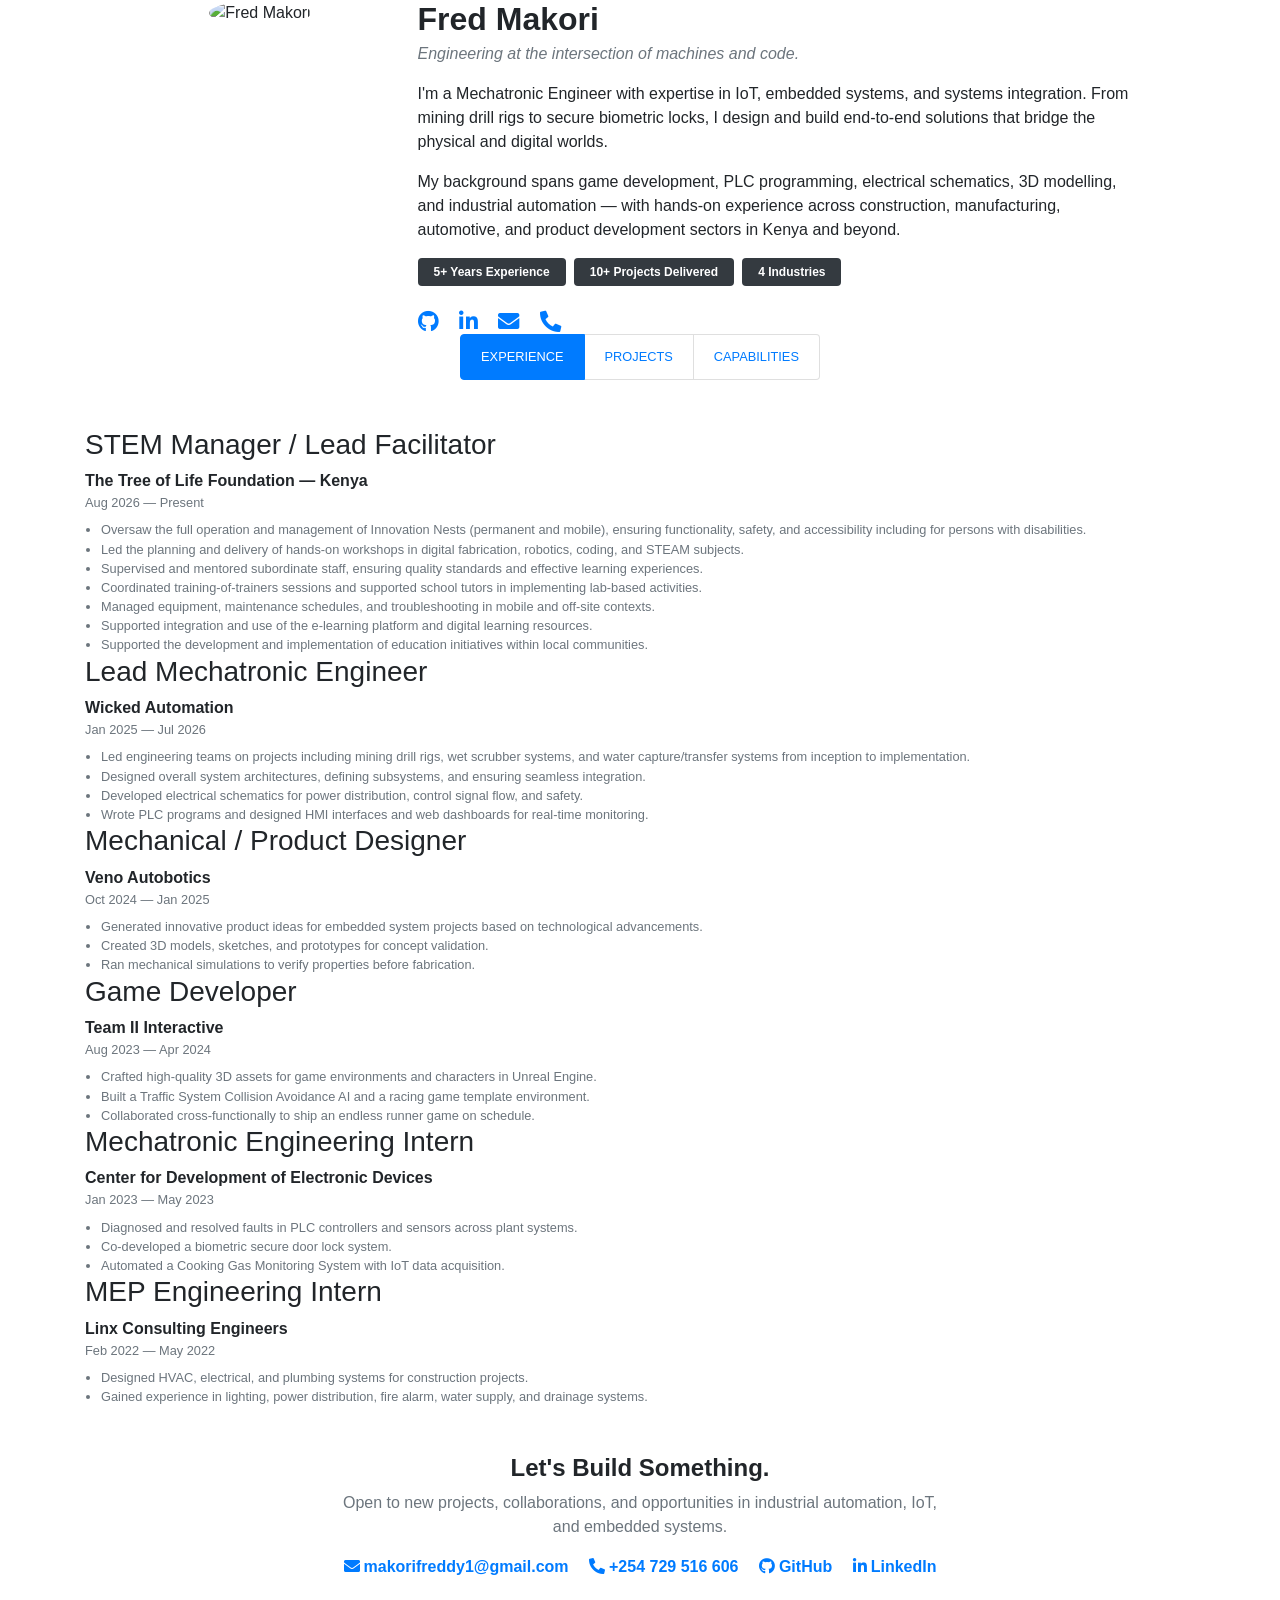
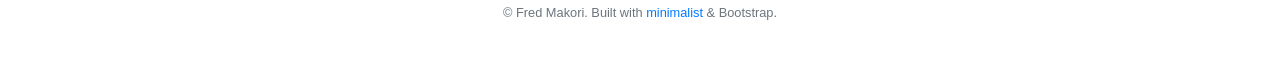
==== commit 4b03297b: "Update index.html" ====
--- a/index.html
+++ b/index.html
@@ -1,242 +1,521 @@
 <!DOCTYPE html>
 <html lang="en">
-<head>
-  <meta charset="UTF-8" />
-  <meta name="viewport" content="width=device-width, initial-scale=1.0" />
-  <title>Fred Makori — Mechatronic Engineer</title>
-  <link rel="stylesheet" href="style.css" />
-  <link rel="preconnect" href="https://fonts.googleapis.com" />
-  <link href="https://fonts.googleapis.com/css2?family=Space+Grotesk:wght@400;500;600;700&family=Inter:wght@400;500&display=swap" rel="stylesheet" />
-</head>
-<body>
-
-  <!-- NAV -->
-  <nav id="navbar">
-    <a href="index.html" class="nav-logo">Fred Makori<span>.</span></a>
-    <ul class="nav-links">
-      <li><a href="#about">About</a></li>
-      <li><a href="#skills">Skills</a></li>
-      <li><a href="#experience">Experience</a></li>
-      <li><a href="projects.html">Projects</a></li>
-      <li><a href="#contact">Contact</a></li>
-    </ul>
-  </nav>
-
-  <!-- ABOUT -->
-  <section id="about" class="section alt">
-    <div class="container two-col">
-      <div class="photo-wrap">
-        <img src="assets/profile.jpeg" alt="Fred Makori" />
-      </div>
-      <div class="about-text">
-        <p class="label">About</p>
-        <h2>Engineering at the intersection of machines and code.</h2>
-        <p>I'm a Mechatronic Engineer with expertise in IoT, embedded systems, and systems integration. From mining drill rigs to secure biometric locks, I design and build end-to-end solutions that bridge the physical and digital worlds.</p>
-        <p>My background spans game development, PLC programming, electrical schematics, 3D modelling, and industrial automation — with hands-on experience across construction, manufacturing, automotive, and product development sectors in Kenya and beyond.</p>
-        <div class="stats-row">
-          <div class="stat"><span class="num">5+</span><span class="lbl">Years Experience</span></div>
-          <div class="stat"><span class="num">10+</span><span class="lbl">Projects Delivered</span></div>
-          <div class="stat"><span class="num">4</span><span class="lbl">Industries</span></div>
-        </div>
-      </div>
-    </div>
-  </section>
-
-  <!-- SKILLS -->
-  <section id="skills" class="section">
-    <div class="container">
-      <p class="label">Capabilities</p>
-      <h2>Tools &amp; Technologies</h2>
-      <div class="grid-3">
-
-        <div class="card">
-          <h3>PLCs &amp; Automation</h3>
-          <p>Structured Text, FBD, and CFC. Siemens-certified mechatronic assistant with industrial controller experience.</p>
-        </div>
-
-        <div class="card">
-          <h3>IoT &amp; Embedded Systems</h3>
-          <p>MQTT, HTTP, CAN, Modbus, Ethernet/IP. End-to-end IoT pipelines with cloud dashboards and real-time data visualization.</p>
-        </div>
-
-        <div class="card">
-          <h3>CAD &amp; 3D Design</h3>
-          <p>SolidWorks, Fusion 360, OnShape, AutoCAD, KiCAD. Full product lifecycle from concept sketches to fabrication-ready models.</p>
-        </div>
-
-        <div class="card">
-          <h3>Programming</h3>
-          <p>Structured Text, C++, Python. Data handling in CSV, JSON, and XML. HMI interface design and web dashboards.</p>
-        </div>
-
-        <div class="card">
-          <h3>Systems Integration</h3>
-          <p>Electrical schematics, power distribution, control signal design, and subsystem architecture for complex industrial machinery.</p>
-        </div>
-
-        <div class="card">
-          <h3>3D Modelling &amp; Game Dev</h3>
-          <p>Blender, ZBrush, Godot, and Unreal Engine. Custom shaders, AI traffic systems, and high-fidelity game environments.</p>
-        </div>
-
-      </div>
-    </div>
-  </section>
-
-  <!-- EXPERIENCE -->
-  <section id="experience" class="section alt">
-    <div class="container">
-      <p class="label">Career</p>
-      <h2>Work Experience</h2>
-      <div class="timeline">
-
-        <div class="tl-item">
-          <div class="tl-dot"></div>
-          <div class="tl-card">
-            <div class="tl-head">
-              <div>
-                <h3>STEM Manager / Lead Facilitator</h3>
-                <span class="company">The Tree of Life Foundation — Kenya</span>
-              </div>
-              <span class="date">Aug 2026 — Present</span>
-            </div>
-            <ul>
-              <li>Oversaw the full operation and management of Innovation Nests (permanent and mobile), ensuring functionality, safety, and accessibility including for persons with disabilities.</li>
-              <li>Led the planning and delivery of hands-on workshops in digital fabrication, robotics, coding, and STEAM subjects.</li>
-              <li>Supervised and mentored subordinate staff, ensuring quality standards and effective learning experiences.</li>
-              <li>Coordinated training-of-trainers sessions and supported school tutors in implementing lab-based activities.</li>
-              <li>Managed equipment, maintenance schedules, and troubleshooting including in mobile and off-site contexts.</li>
-              <li>Supported integration and use of the e-learning platform and digital learning resources.</li>
-              <li>Supported the development and implementation of education initiatives within local communities.</li>
+  <head>
+    <meta charset="utf-8">
+    <title>Fred Makori | Mechatronic Engineer</title>
+    <meta name="description" content="Fred Makori - Mechatronic Engineer specializing in IoT, embedded systems, and systems integration. Engineering at the intersection of machines and code.">
+    <meta name="author" content="Fred Makori">
+
+    <!-- Mobile-friendly -->
+    <meta name="viewport" content="width=device-width, initial-scale=1">
+
+    <!-- Bootstrap CSS -->
+    <link rel="stylesheet" href="https://stackpath.bootstrapcdn.com/bootstrap/4.5.2/css/bootstrap.min.css" integrity="sha384-JcKb8q3iqJ61gNV9KGb8thSsNjpSL0n8PARn9HuZOnIxN0hoP+VmmDGMN5t9UJ0Z" crossorigin="anonymous">
+
+    <!-- Minimalist CSS -->
+    <link rel="stylesheet" href="minimalist.css">
+
+    <!-- FontAwesome -->
+    <link rel="stylesheet" href="https://cdnjs.cloudflare.com/ajax/libs/font-awesome/5.14.0/css/all.min.css" integrity="sha512-1PKOgIY59xJ8Co8+NE6FZ+LOAZKjy+KY8iq0G4B3CyeY6wYHN3yt9PW0XpSriVlkMXe40PTKnXrLnZ9+fkDaog==" crossorigin="anonymous" />
+
+    <!-- Favicon -->
+    <link rel="icon" type="image/png" href="assets/images/favicon.ico">
+  </head>
+  <body>
+    <!-- User info -->
+    <header>
+      <div class="container">
+        <div class="row justify-content-lg-center">
+          <div class="col-lg-3 text-center mb-4 mb-lg-0">
+            <img src="https://mak0rifreddy.github.io/portfolio/assets/profile.jpeg" class="user-image rounded-circle" alt="Fred Makori">
+          </div>
+          <div class="col-lg-8">
+            <h1 class="h2 font-weight-bold mb-1">Fred Makori</h1>
+            <p class="text-muted font-italic mb-3">Engineering at the intersection of machines and code.</p>
+            <p>
+              I'm a Mechatronic Engineer with expertise in IoT, embedded systems, and systems integration. From mining drill rigs to secure biometric locks, I design and build end-to-end solutions that bridge the physical and digital worlds.
+            </p>
+            <p>
+              My background spans game development, PLC programming, electrical schematics, 3D modelling, and industrial automation — with hands-on experience across construction, manufacturing, automotive, and product development sectors in Kenya and beyond.
+            </p>
+
+            <!-- Highlights / Metrics -->
+            <div class="mb-3 d-flex flex-wrap">
+              <span class="badge badge-dark py-2 px-3 mr-2 mb-2">5+ Years Experience</span>
+              <span class="badge badge-dark py-2 px-3 mr-2 mb-2">10+ Projects Delivered</span>
+              <span class="badge badge-dark py-2 px-3 mb-2">4 Industries</span>
+            </div>
+
+            <!-- Social / Contact Links -->
+            <ul class="list-inline social-icons mb-0">
+              <li class="list-inline-item mr-3">
+                <a href="https://github.com/mak0rifreddy" target="_blank" rel="noopener noreferrer" aria-label="GitHub">
+                  <i class="fab fa-github fa-lg"></i>
+                </a>
+              </li>
+              <li class="list-inline-item mr-3">
+                <a href="https://www.linkedin.com/in/fred-makori/" target="_blank" rel="noopener noreferrer" aria-label="LinkedIn">
+                  <i class="fab fa-linkedin-in fa-lg"></i>
+                </a>
+              </li>
+              <li class="list-inline-item mr-3">
+                <a href="mailto:makorifreddy1@gmail.com" aria-label="Email makorifreddy1@gmail.com">
+                  <i class="fas fa-envelope fa-lg"></i>
+                </a>
+              </li>
+              <li class="list-inline-item mr-3">
+                <a href="tel:+254729516606" aria-label="Call +254 729 516 606">
+                  <i class="fas fa-phone-alt fa-lg"></i>
+                </a>
+              </li>
             </ul>
           </div>
         </div>
-
-        <div class="tl-item">
-          <div class="tl-dot"></div>
-          <div class="tl-card">
-            <div class="tl-head">
-              <div>
-                <h3>Lead Mechatronic Engineer</h3>
-                <span class="company">Wicked Automation</span>
-              </div>
-              <span class="date">Jan 2025 — Jul 2026</span>
-            </div>
-            <ul>
-              <li>Led a team on projects including mining drill rigs, wet scrubber systems, and water capture/transfer systems from inception to implementation.</li>
-              <li>Designed overall system architectures, defining subsystems, and ensuring seamless integration.</li>
-              <li>Developed electrical schematics for power distribution, control signal flow, and safety.</li>
-              <li>Wrote PLC programs and designed HMI interfaces and web dashboards for real-time monitoring.</li>
-            </ul>
+      </div>
+    </header>
+
+    <!-- Content -->
+    <section>
+      <!-- Content Switcher -->
+      <div class="d-flex justify-content-center">
+        <div class="list-group list-group-horizontal-md" id="content-tabs" role="tablist">
+          <a class="list-group-item small text-uppercase active" id="list-experience-list" data-toggle="list" href="#experience" role="tab" aria-controls="experience">Experience</a>
+          <a class="list-group-item small text-uppercase" id="list-projects-list" data-toggle="list" href="#projects" role="tab" aria-controls="projects">Projects</a>
+          <a class="list-group-item small text-uppercase" id="list-capabilities-list" data-toggle="list" href="#capabilities" role="tab" aria-controls="capabilities">Capabilities</a>
+        </div>
+      </div>
+
+      <!-- Tab Content -->
+      <div class="container pt-5 tab-content">
+        <!-- Experience Panel -->
+        <div class="tab-pane fade show active" id="experience" role="tabpanel" aria-labelledby="list-experience-list">
+          <div class="row justify-content-lg-center">
+            <div class="col-lg">
+              <!-- Timeline -->
+              <div class="timeline-container">
+                <!-- 1. STEM Manager / Lead Facilitator -->
+                <div class="timeline-block timeline-block-right">
+                  <div class="marker"></div>
+                  <div class="timeline-content">
+                    <h3 class="timeline-h3">STEM Manager / Lead Facilitator</h3>
+                    <span class="timeline-span font-weight-bold">The Tree of Life Foundation — Kenya</span>
+                    <p class="text-muted small mb-2">Aug 2026 — Present</p>
+                    <ul class="timeline-ul small text-muted text-left pl-3 mb-0">
+                      <li>Oversaw the full operation and management of Innovation Nests (permanent and mobile), ensuring functionality, safety, and accessibility including for persons with disabilities.</li>
+                      <li>Led the planning and delivery of hands-on workshops in digital fabrication, robotics, coding, and STEAM subjects.</li>
+                      <li>Supervised and mentored subordinate staff, ensuring quality standards and effective learning experiences.</li>
+                      <li>Coordinated training-of-trainers sessions and supported school tutors in implementing lab-based activities.</li>
+                      <li>Managed equipment, maintenance schedules, and troubleshooting in mobile and off-site contexts.</li>
+                      <li>Supported integration and use of the e-learning platform and digital learning resources.</li>
+                      <li>Supported the development and implementation of education initiatives within local communities.</li>
+                    </ul>
+                  </div>
+                </div>
+
+                <!-- 2. Lead Mechatronic Engineer -->
+                <div class="timeline-block timeline-block-left">
+                  <div class="timeline-content">
+                    <h3 class="timeline-h3">Lead Mechatronic Engineer</h3>
+                    <span class="timeline-span font-weight-bold">Wicked Automation</span>
+                    <p class="text-muted small mb-2">Jan 2025 — Jul 2026</p>
+                    <ul class="timeline-ul small text-muted text-left pl-3 mb-0">
+                      <li>Led engineering teams on projects including mining drill rigs, wet scrubber systems, and water capture/transfer systems from inception to implementation.</li>
+                      <li>Designed overall system architectures, defining subsystems, and ensuring seamless integration.</li>
+                      <li>Developed electrical schematics for power distribution, control signal flow, and safety.</li>
+                      <li>Wrote PLC programs and designed HMI interfaces and web dashboards for real-time monitoring.</li>
+                    </ul>
+                  </div>
+                  <div class="marker"></div>
+                </div>
+
+                <!-- 3. Mechanical / Product Designer -->
+                <div class="timeline-block timeline-block-right">
+                  <div class="marker"></div>
+                  <div class="timeline-content">
+                    <h3 class="timeline-h3">Mechanical / Product Designer</h3>
+                    <span class="timeline-span font-weight-bold">Veno Autobotics</span>
+                    <p class="text-muted small mb-2">Oct 2024 — Jan 2025</p>
+                    <ul class="timeline-ul small text-muted text-left pl-3 mb-0">
+                      <li>Generated innovative product ideas for embedded system projects based on technological advancements.</li>
+                      <li>Created 3D models, sketches, and prototypes for concept validation.</li>
+                      <li>Ran mechanical simulations to verify properties before fabrication.</li>
+                    </ul>
+                  </div>
+                </div>
+
+                <!-- 4. Game Developer -->
+                <div class="timeline-block timeline-block-left">
+                  <div class="timeline-content">
+                    <h3 class="timeline-h3">Game Developer</h3>
+                    <span class="timeline-span font-weight-bold">Team II Interactive</span>
+                    <p class="text-muted small mb-2">Aug 2023 — Apr 2024</p>
+                    <ul class="timeline-ul small text-muted text-left pl-3 mb-0">
+                      <li>Crafted high-quality 3D assets for game environments and characters in Unreal Engine.</li>
+                      <li>Built a Traffic System Collision Avoidance AI and a racing game template environment.</li>
+                      <li>Collaborated cross-functionally to ship an endless runner game on schedule.</li>
+                    </ul>
+                  </div>
+                  <div class="marker"></div>
+                </div>
+
+                <!-- 5. Mechatronic Engineering Intern -->
+                <div class="timeline-block timeline-block-right">
+                  <div class="marker"></div>
+                  <div class="timeline-content">
+                    <h3 class="timeline-h3">Mechatronic Engineering Intern</h3>
+                    <span class="timeline-span font-weight-bold">Center for Development of Electronic Devices</span>
+                    <p class="text-muted small mb-2">Jan 2023 — May 2023</p>
+                    <ul class="timeline-ul small text-muted text-left pl-3 mb-0">
+                      <li>Diagnosed and resolved faults in PLC controllers and sensors across plant systems.</li>
+                      <li>Co-developed a biometric secure door lock system.</li>
+                      <li>Automated a Cooking Gas Monitoring System with IoT data acquisition.</li>
+                    </ul>
+                  </div>
+                </div>
+
+                <!-- 6. MEP Engineering Intern -->
+                <div class="timeline-block timeline-block-left">
+                  <div class="timeline-content">
+                    <h3 class="timeline-h3">MEP Engineering Intern</h3>
+                    <span class="timeline-span font-weight-bold">Linx Consulting Engineers</span>
+                    <p class="text-muted small mb-2">Feb 2022 — May 2022</p>
+                    <ul class="timeline-ul small text-muted text-left pl-3 mb-0">
+                      <li>Designed HVAC, electrical, and plumbing systems for construction projects.</li>
+                      <li>Gained experience in lighting, power distribution, fire alarm, water supply, and drainage systems.</li>
+                    </ul>
+                  </div>
+                  <div class="marker"></div>
+                </div>
+              </div>
+              <!-- ./timeline -->
+            </div>
           </div>
         </div>
 
-        <div class="tl-item">
-          <div class="tl-dot"></div>
-          <div class="tl-card">
-            <div class="tl-head">
-              <div>
-                <h3>Mechanical / Product Designer</h3>
-                <span class="company">Veno Autobotics</span>
-              </div>
-              <span class="date">Oct 2024 — Jan 2025</span>
-            </div>
-            <ul>
-              <li>Generated innovative product ideas for embedded system projects based on technological advancements.</li>
-              <li>Created 3D models, sketches, and prototypes for concept validation.</li>
-              <li>Ran mechanical simulations to verify properties before fabrication.</li>
-            </ul>
+        <!-- Projects Panel -->
+        <div class="tab-pane fade" id="projects" role="tabpanel" aria-labelledby="list-projects-list">
+          <div class="row justify-content-lg-center">
+            <!-- Project 1 -->
+            <div class="col-lg-8 pb-4">
+              <div class="card h-100 shadow-sm border">
+                <div class="card-body">
+                  <div class="d-flex justify-content-between align-items-start mb-2">
+                    <h4 class="card-title font-weight-bold mb-1">Mining Drill Rigs &amp; Wet Scrubber Automation</h4>
+                    <span class="badge badge-secondary">Wicked Automation</span>
+                  </div>
+                  <p class="card-text text-muted">
+                    Full-lifecycle industrial automation architecture. Developed comprehensive electrical schematics for power distribution and safety circuits, engineered custom PLC control logic, and deployed real-time HMI interfaces and web dashboards for telemetry monitoring.
+                  </p>
+                  <div class="mb-3">
+                    <span class="badge badge-light border mr-1">PLCs &amp; Automation</span>
+                    <span class="badge badge-light border mr-1">Electrical Schematics</span>
+                    <span class="badge badge-light border mr-1">HMI / SCADA</span>
+                    <span class="badge badge-light border">Web Dashboards</span>
+                  </div>
+                  <ul class="list-inline social-icons mb-0">
+                    <li class="list-inline-item">
+                      <a href="https://github.com/mak0rifreddy" target="_blank" rel="noopener noreferrer" aria-label="GitHub Profile">
+                        <i class="fab fa-github"></i>
+                      </a>
+                    </li>
+                    <li class="list-inline-item">
+                      <a href="mailto:makorifreddy1@gmail.com?subject=Inquiry%20regarding%20Mining%20Drill%20Rig%20Automation" aria-label="Inquire via email">
+                        <i class="fas fa-envelope"></i>
+                      </a>
+                    </li>
+                  </ul>
+                </div>
+              </div>
+            </div>
+
+            <!-- Project 2 -->
+            <div class="col-lg-8 pb-4">
+              <div class="card h-100 shadow-sm border">
+                <div class="card-body">
+                  <div class="d-flex justify-content-between align-items-start mb-2">
+                    <h4 class="card-title font-weight-bold mb-1">Biometric Secure Door Lock System</h4>
+                    <span class="badge badge-secondary">CDED</span>
+                  </div>
+                  <p class="card-text text-muted">
+                    Co-developed an embedded security access system incorporating biometric authentication, custom firmware, microcontrollers, and electronic latch mechanisms designed for robust physical access control.
+                  </p>
+                  <div class="mb-3">
+                    <span class="badge badge-light border mr-1">Embedded Systems</span>
+                    <span class="badge badge-light border mr-1">C / C++</span>
+                    <span class="badge badge-light border mr-1">Biometrics</span>
+                    <span class="badge badge-light border">Hardware Integration</span>
+                  </div>
+                  <ul class="list-inline social-icons mb-0">
+                    <li class="list-inline-item">
+                      <a href="https://github.com/mak0rifreddy" target="_blank" rel="noopener noreferrer" aria-label="GitHub Profile">
+                        <i class="fab fa-github"></i>
+                      </a>
+                    </li>
+                    <li class="list-inline-item">
+                      <a href="mailto:makorifreddy1@gmail.com?subject=Inquiry%20regarding%20Biometric%20Door%20Lock" aria-label="Inquire via email">
+                        <i class="fas fa-envelope"></i>
+                      </a>
+                    </li>
+                  </ul>
+                </div>
+              </div>
+            </div>
+
+            <!-- Project 3 -->
+            <div class="col-lg-8 pb-4">
+              <div class="card h-100 shadow-sm border">
+                <div class="card-body">
+                  <div class="d-flex justify-content-between align-items-start mb-2">
+                    <h4 class="card-title font-weight-bold mb-1">Automated Cooking Gas Monitoring System</h4>
+                    <span class="badge badge-secondary">CDED</span>
+                  </div>
+                  <p class="card-text text-muted">
+                    End-to-end IoT sensor acquisition and telemetry pipeline for gas level detection and leakage prevention. Configured sensor inputs, cloud data publishing via MQTT/HTTP, and real-time visualization dashboards.
+                  </p>
+                  <div class="mb-3">
+                    <span class="badge badge-light border mr-1">IoT</span>
+                    <span class="badge badge-light border mr-1">MQTT / HTTP</span>
+                    <span class="badge badge-light border mr-1">Sensor Telemetry</span>
+                    <span class="badge badge-light border">Cloud Dashboards</span>
+                  </div>
+                  <ul class="list-inline social-icons mb-0">
+                    <li class="list-inline-item">
+                      <a href="https://github.com/mak0rifreddy" target="_blank" rel="noopener noreferrer" aria-label="GitHub Profile">
+                        <i class="fab fa-github"></i>
+                      </a>
+                    </li>
+                    <li class="list-inline-item">
+                      <a href="mailto:makorifreddy1@gmail.com?subject=Inquiry%20regarding%20Cooking%20Gas%20Monitor" aria-label="Inquire via email">
+                        <i class="fas fa-envelope"></i>
+                      </a>
+                    </li>
+                  </ul>
+                </div>
+              </div>
+            </div>
+
+            <!-- Project 4 -->
+            <div class="col-lg-8 pb-4">
+              <div class="card h-100 shadow-sm border">
+                <div class="card-body">
+                  <div class="d-flex justify-content-between align-items-start mb-2">
+                    <h4 class="card-title font-weight-bold mb-1">Traffic AI Collision Avoidance &amp; Simulation</h4>
+                    <span class="badge badge-secondary">Team II Interactive</span>
+                  </div>
+                  <p class="card-text text-muted">
+                    Built custom artificial intelligence systems for vehicular collision avoidance and traffic simulation inside Unreal Engine. Created 3D game assets, racing environments, and collaborated to ship an endless runner game.
+                  </p>
+                  <div class="mb-3">
+                    <span class="badge badge-light border mr-1">Unreal Engine</span>
+                    <span class="badge badge-light border mr-1">AI Systems</span>
+                    <span class="badge badge-light border mr-1">Blender</span>
+                    <span class="badge badge-light border">Game Dev</span>
+                  </div>
+                  <ul class="list-inline social-icons mb-0">
+                    <li class="list-inline-item">
+                      <a href="https://github.com/mak0rifreddy" target="_blank" rel="noopener noreferrer" aria-label="GitHub Profile">
+                        <i class="fab fa-github"></i>
+                      </a>
+                    </li>
+                    <li class="list-inline-item">
+                      <a href="mailto:makorifreddy1@gmail.com?subject=Inquiry%20regarding%20Traffic%20AI" aria-label="Inquire via email">
+                        <i class="fas fa-envelope"></i>
+                      </a>
+                    </li>
+                  </ul>
+                </div>
+              </div>
+            </div>
+
+            <!-- Project 5 -->
+            <div class="col-lg-8 pb-4">
+              <div class="card h-100 shadow-sm border">
+                <div class="card-body">
+                  <div class="d-flex justify-content-between align-items-start mb-2">
+                    <h4 class="card-title font-weight-bold mb-1">Innovation Nests &amp; STEAM Makerspaces</h4>
+                    <span class="badge badge-secondary">Tree of Life Foundation</span>
+                  </div>
+                  <p class="card-text text-muted">
+                    Full operational management of permanent and mobile innovation fabrication labs. Facilitated hands-on robotics, coding, digital fabrication (3D printing/laser cutting), and training-of-trainers programs across Kenya.
+                  </p>
+                  <div class="mb-3">
+                    <span class="badge badge-light border mr-1">Digital Fabrication</span>
+                    <span class="badge badge-light border mr-1">Robotics</span>
+                    <span class="badge badge-light border mr-1">3D Printing</span>
+                    <span class="badge badge-light border">STEAM</span>
+                  </div>
+                  <ul class="list-inline social-icons mb-0">
+                    <li class="list-inline-item">
+                      <a href="https://github.com/mak0rifreddy" target="_blank" rel="noopener noreferrer" aria-label="GitHub Profile">
+                        <i class="fab fa-github"></i>
+                      </a>
+                    </li>
+                    <li class="list-inline-item">
+                      <a href="mailto:makorifreddy1@gmail.com?subject=Inquiry%20regarding%20Innovation%20Nests" aria-label="Inquire via email">
+                        <i class="fas fa-envelope"></i>
+                      </a>
+                    </li>
+                  </ul>
+                </div>
+              </div>
+            </div>
+
+            <!-- Project 6 -->
+            <div class="col-lg-8 pb-4">
+              <div class="card h-100 shadow-sm border">
+                <div class="card-body">
+                  <div class="d-flex justify-content-between align-items-start mb-2">
+                    <h4 class="card-title font-weight-bold mb-1">Embedded Product CAD &amp; Mechanical Simulations</h4>
+                    <span class="badge badge-secondary">Veno Autobotics</span>
+                  </div>
+                  <p class="card-text text-muted">
+                    Engineered conceptual 3D product models, enclosures, and functional prototypes for embedded system applications. Conducted mechanical stress and physical simulations prior to fabrication.
+                  </p>
+                  <div class="mb-3">
+                    <span class="badge badge-light border mr-1">SolidWorks</span>
+                    <span class="badge badge-light border mr-1">Fusion 360</span>
+                    <span class="badge badge-light border mr-1">FEA Simulations</span>
+                    <span class="badge badge-light border">Prototyping</span>
+                  </div>
+                  <ul class="list-inline social-icons mb-0">
+                    <li class="list-inline-item">
+                      <a href="https://github.com/mak0rifreddy" target="_blank" rel="noopener noreferrer" aria-label="GitHub Profile">
+                        <i class="fab fa-github"></i>
+                      </a>
+                    </li>
+                    <li class="list-inline-item">
+                      <a href="mailto:makorifreddy1@gmail.com?subject=Inquiry%20regarding%20Product%20Design" aria-label="Inquire via email">
+                        <i class="fas fa-envelope"></i>
+                      </a>
+                    </li>
+                  </ul>
+                </div>
+              </div>
+            </div>
           </div>
         </div>
 
-        <div class="tl-item">
-          <div class="tl-dot"></div>
-          <div class="tl-card">
-            <div class="tl-head">
-              <div>
-                <h3>Game Developer</h3>
-                <span class="company">Team II Interactive</span>
-              </div>
-              <span class="date">Aug 2023 — Apr 2024</span>
-            </div>
-            <ul>
-              <li>Crafted high-quality 3D assets for game environments and characters in Unreal Engine.</li>
-              <li>Built a Traffic System Collision Avoidance AI and a racing game template environment.</li>
-              <li>Collaborated cross-functionally to ship an endless runner game on schedule.</li>
-            </ul>
+        <!-- Capabilities Panel -->
+        <div class="tab-pane fade" id="capabilities" role="tabpanel" aria-labelledby="list-capabilities-list">
+          <div class="row justify-content-lg-center">
+            <!-- Capability 1 -->
+            <div class="col-lg-6 pb-4">
+              <div class="card h-100 shadow-sm border">
+                <div class="card-body">
+                  <h4 class="card-title font-weight-bold mb-2">
+                    <i class="fas fa-cogs mr-2 text-dark"></i>PLCs &amp; Automation
+                  </h4>
+                  <p class="card-text text-muted">
+                    Structured Text, FBD, and CFC. Siemens-certified mechatronic assistant with deep industrial controller experience.
+                  </p>
+                </div>
+              </div>
+            </div>
+
+            <!-- Capability 2 -->
+            <div class="col-lg-6 pb-4">
+              <div class="card h-100 shadow-sm border">
+                <div class="card-body">
+                  <h4 class="card-title font-weight-bold mb-2">
+                    <i class="fas fa-network-wired mr-2 text-dark"></i>IoT &amp; Embedded Systems
+                  </h4>
+                  <p class="card-text text-muted">
+                    MQTT, HTTP, CAN, Modbus, Ethernet/IP. End-to-end IoT pipelines with cloud dashboards and real-time data visualization.
+                  </p>
+                </div>
+              </div>
+            </div>
+
+            <!-- Capability 3 -->
+            <div class="col-lg-6 pb-4">
+              <div class="card h-100 shadow-sm border">
+                <div class="card-body">
+                  <h4 class="card-title font-weight-bold mb-2">
+                    <i class="fas fa-cube mr-2 text-dark"></i>CAD &amp; 3D Design
+                  </h4>
+                  <p class="card-text text-muted">
+                    SolidWorks, Fusion 360, OnShape, AutoCAD, KiCAD. Full product lifecycle from concept sketches to fabrication-ready models.
+                  </p>
+                </div>
+              </div>
+            </div>
+
+            <!-- Capability 4 -->
+            <div class="col-lg-6 pb-4">
+              <div class="card h-100 shadow-sm border">
+                <div class="card-body">
+                  <h4 class="card-title font-weight-bold mb-2">
+                    <i class="fas fa-code mr-2 text-dark"></i>Programming
+                  </h4>
+                  <p class="card-text text-muted">
+                    Structured Text, C++, Python. Data handling in CSV, JSON, and XML. HMI interface design and web dashboards.
+                  </p>
+                </div>
+              </div>
+            </div>
+
+            <!-- Capability 5 -->
+            <div class="col-lg-6 pb-4">
+              <div class="card h-100 shadow-sm border">
+                <div class="card-body">
+                  <h4 class="card-title font-weight-bold mb-2">
+                    <i class="fas fa-project-diagram mr-2 text-dark"></i>Systems Integration
+                  </h4>
+                  <p class="card-text text-muted">
+                    Electrical schematics, power distribution, control signal design, and subsystem architecture for complex industrial machinery.
+                  </p>
+                </div>
+              </div>
+            </div>
+
+            <!-- Capability 6 -->
+            <div class="col-lg-6 pb-4">
+              <div class="card h-100 shadow-sm border">
+                <div class="card-body">
+                  <h4 class="card-title font-weight-bold mb-2">
+                    <i class="fas fa-gamepad mr-2 text-dark"></i>3D Modelling &amp; Game Dev
+                  </h4>
+                  <p class="card-text text-muted">
+                    Blender, ZBrush, Godot, and Unreal Engine. Custom shaders, AI traffic systems, and high-fidelity game environments.
+                  </p>
+                </div>
+              </div>
+            </div>
           </div>
         </div>
-
-        <div class="tl-item">
-          <div class="tl-dot"></div>
-          <div class="tl-card">
-            <div class="tl-head">
-              <div>
-                <h3>Mechatronic Engineering Intern</h3>
-                <span class="company">Center for Development of Electronic Devices</span>
-              </div>
-              <span class="date">Jan 2023 — May 2023</span>
-            </div>
-            <ul>
-              <li>Diagnosed and resolved faults in PLC controllers and sensors across plant systems.</li>
-              <li>Co-developed a biometric secure door lock system.</li>
-              <li>Automated a Cooking Gas Monitoring System with IoT data acquisition.</li>
-            </ul>
-          </div>
-        </div>
-
-        <div class="tl-item">
-          <div class="tl-dot"></div>
-          <div class="tl-card">
-            <div class="tl-head">
-              <div>
-                <h3>MEP Engineering Intern</h3>
-                <span class="company">Linx Consulting Engineers</span>
-              </div>
-              <span class="date">Feb 2022 — May 2022</span>
-            </div>
-            <ul>
-              <li>Designed HVAC, electrical, and plumbing systems for construction projects.</li>
-              <li>Gained experience in lighting, power distribution, fire alarm, water supply, and drainage systems.</li>
-            </ul>
-          </div>
-        </div>
-
       </div>
-    </div>
-  </section>
-
-  <!-- CONTACT -->
-  <section id="contact" class="section">
-    <div class="container contact-wrap">
-      <p class="label">Contact</p>
-      <h2>Let's Build Something.</h2>
-      <p class="contact-sub">Open to new projects, collaborations, and opportunities in industrial automation, IoT, and embedded systems.</p>
-      <div class="contact-grid">
-        <a href="mailto:makorifreddy1@gmail.com" class="contact-card">
-          <span class="c-icon">Email</span>
-          <span>makorifreddy1@gmail.com</span>
-        </a>
-        <a href="tel:+254729516606" class="contact-card">
-          <span class="c-icon">Phone</span>
-          <span>+254 729 516 606</span>
-        </a>
-        <a href="https://github.com/mak0rifreddy" target="_blank" rel="noopener" class="contact-card">
-          <span>GitHub</span>
-        </a>
-        <a href="https://www.linkedin.com/in/fred-makori/" target="_blank" rel="noopener" class="contact-card">
-          <span>LinkedIn</span>
-        </a>
+    </section>
+
+    <!-- Footer & Contact -->
+    <footer>
+      <div class="container text-center py-5">
+        <h3 class="h4 font-weight-bold mb-2">Let's Build Something.</h3>
+        <p class="text-muted mb-3 mx-auto" style="max-width: 600px;">
+          Open to new projects, collaborations, and opportunities in industrial automation, IoT, and embedded systems.
+        </p>
+        <p class="mb-4">
+          <a href="mailto:makorifreddy1@gmail.com" class="mr-3 font-weight-bold">
+            <i class="fas fa-envelope mr-1"></i>makorifreddy1@gmail.com
+          </a>
+          <a href="tel:+254729516606" class="mr-3 font-weight-bold">
+            <i class="fas fa-phone-alt mr-1"></i>+254 729 516 606
+          </a>
+          <a href="https://github.com/mak0rifreddy" target="_blank" rel="noopener noreferrer" class="mr-3 font-weight-bold">
+            <i class="fab fa-github mr-1"></i>GitHub
+          </a>
+          <a href="https://www.linkedin.com/in/fred-makori/" target="_blank" rel="noopener noreferrer" class="font-weight-bold">
+            <i class="fab fa-linkedin-in mr-1"></i>LinkedIn
+          </a>
+        </p>
+        <p class="small text-muted mb-0">
+          &copy; Fred Makori. Built with <a href="https://github.com/imgios/minimalist" target="_blank" rel="noopener noreferrer">minimalist</a> &amp; Bootstrap.
+        </p>
       </div>
-    </div>
-  </section>
-
-  <footer>
-    <div class="container">
-      <p>© 2026 Fred Makori · Nairobi, Kenya</p>
-    </div>
-  </footer>
-
-  <script src="script.js"></script>
-</body>
+    </footer>
+
+    <!-- JavaScript -->
+    <script src="https://code.jquery.com/jquery-3.5.1.slim.min.js" integrity="sha384-DfXdz2htPH0lsSSs5nCTpuj/zy4C+OGpamoFVy38MVBnE+IbbVYUew+OrCXaRkfj" crossorigin="anonymous"></script>
+    <script src="https://cdn.jsdelivr.net/npm/popper.js@1.16.1/dist/umd/popper.min.js" integrity="sha384-9/reFTGAW83EW2RDu2S0VKaIzap3H66lZH81PoYlFhbGU+6BZp6G7niu735Sk7lN" crossorigin="anonymous"></script>
+    <script src="https://stackpath.bootstrapcdn.com/bootstrap/4.5.2/js/bootstrap.min.js" integrity="sha384-B4gt1jrGC7Jh4AgTPSdUtOBvfO8shuf57BaghqFfPlYxofvL8/KUEfYiJOMMV+rV" crossorigin="anonymous"></script>
+  </body>
 </html>
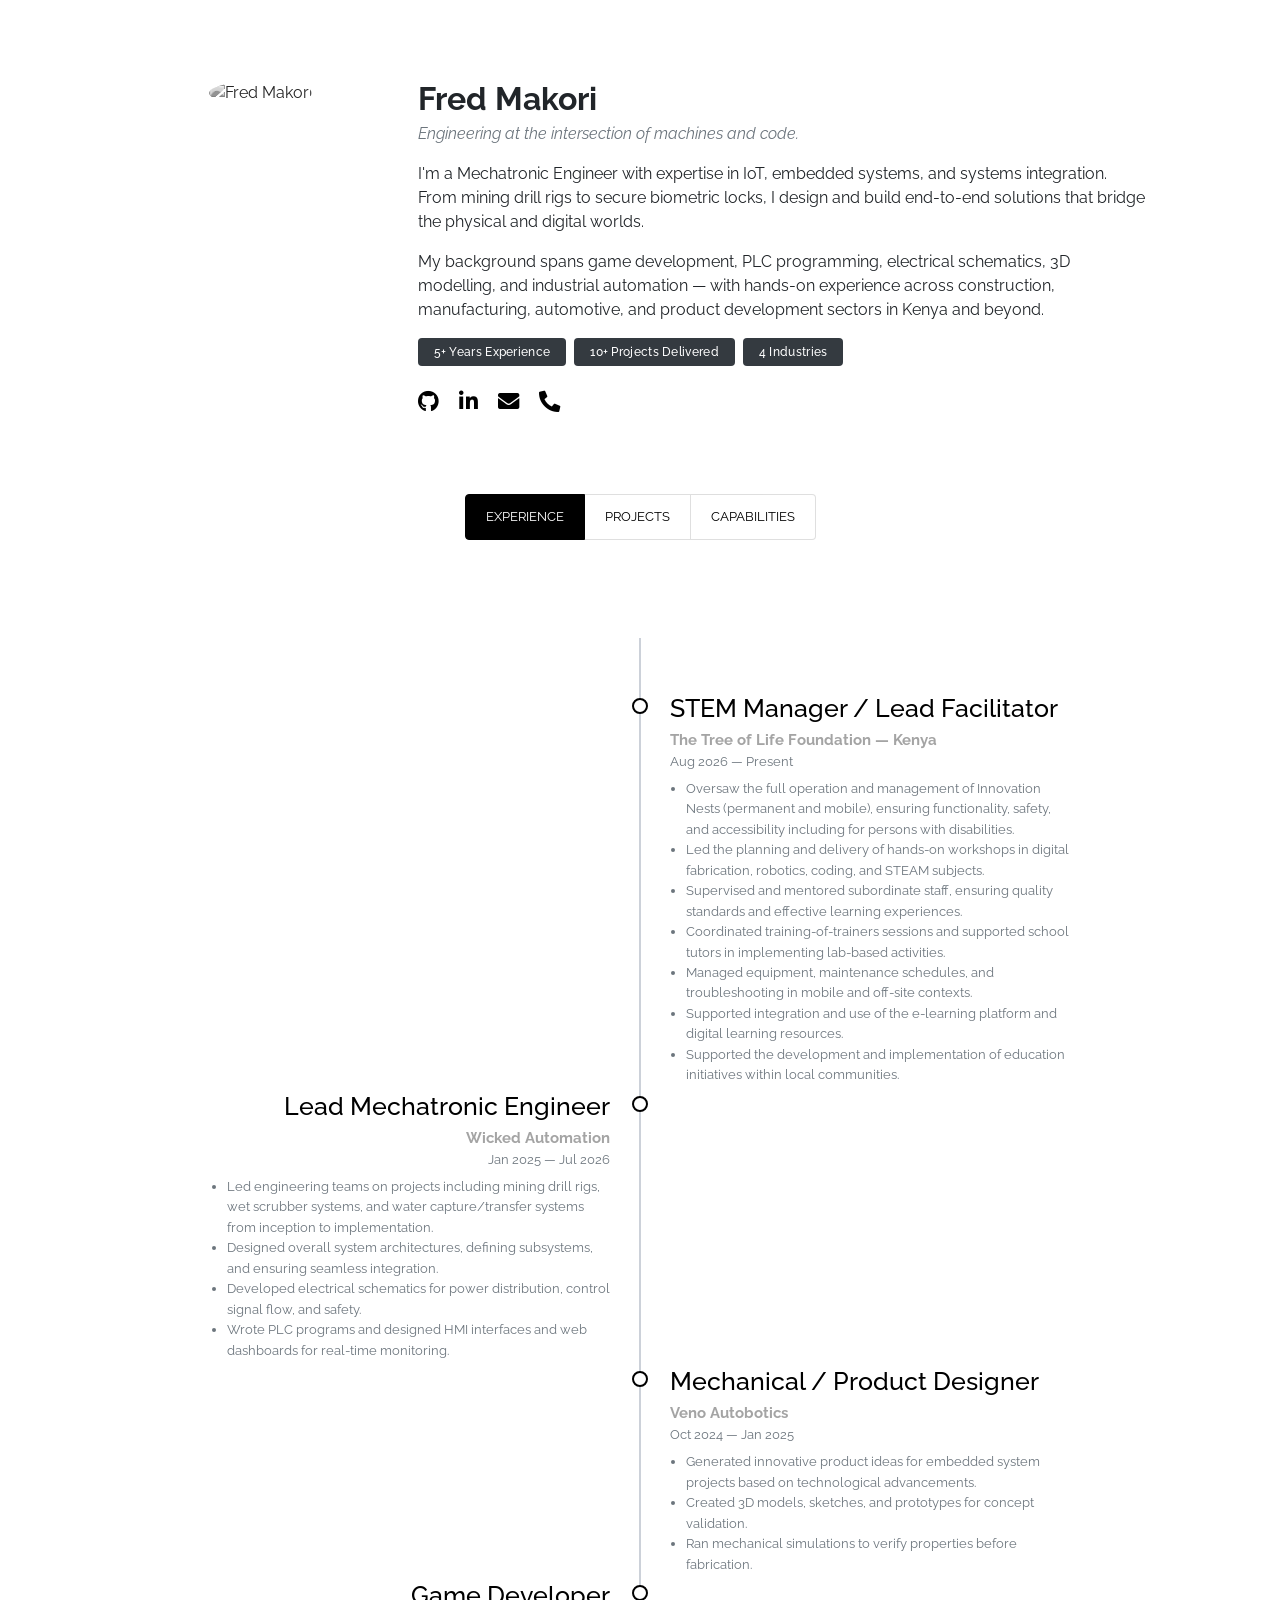
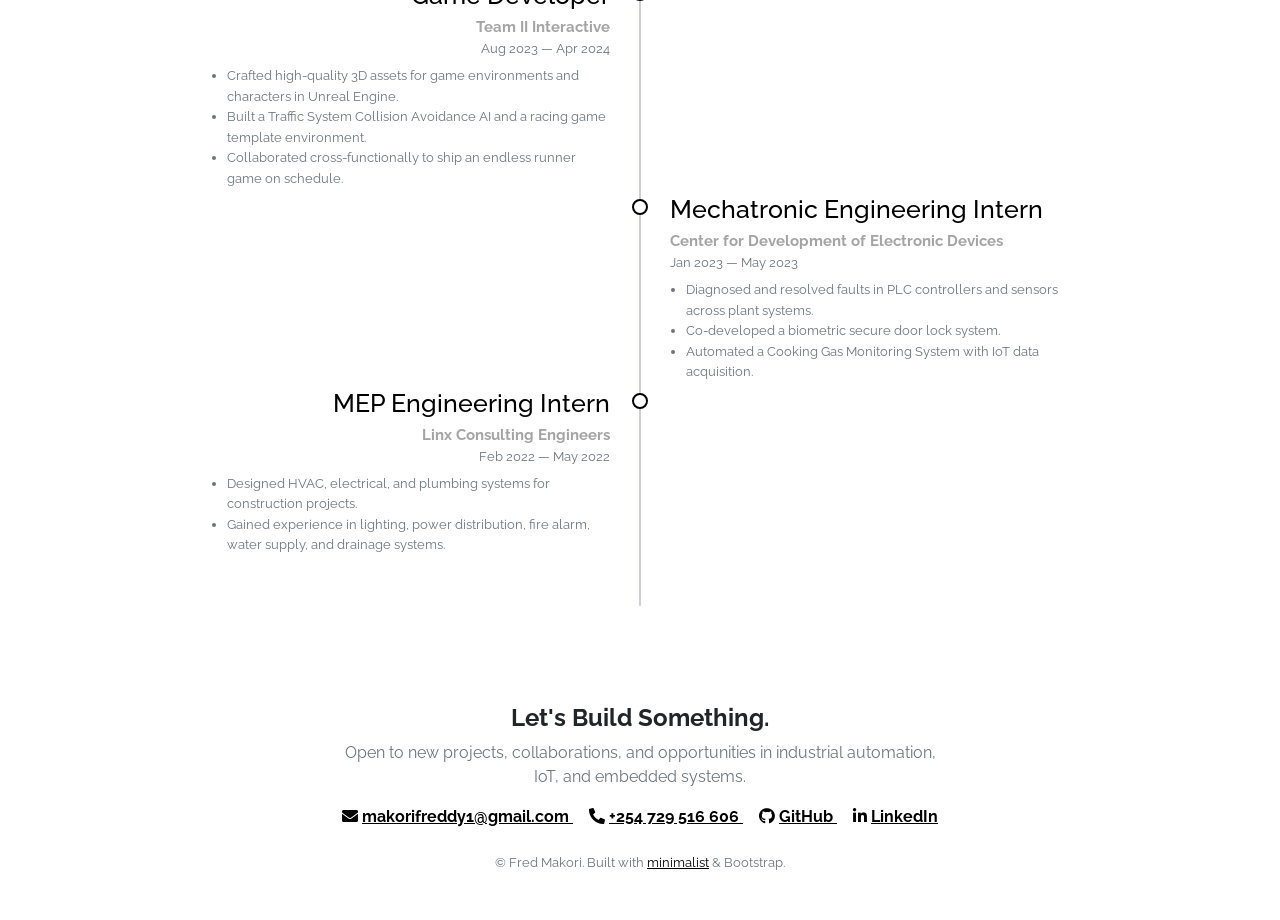
==== commit 19f8fb00: "Update index.html" ====
--- a/index.html
+++ b/index.html
@@ -13,7 +13,7 @@
     <link rel="stylesheet" href="https://stackpath.bootstrapcdn.com/bootstrap/4.5.2/css/bootstrap.min.css" integrity="sha384-JcKb8q3iqJ61gNV9KGb8thSsNjpSL0n8PARn9HuZOnIxN0hoP+VmmDGMN5t9UJ0Z" crossorigin="anonymous">
 
     <!-- Minimalist CSS -->
-    <link rel="stylesheet" href="minimalist.css">
+    <link rel="stylesheet" href="style.css">
 
     <!-- FontAwesome -->
     <link rel="stylesheet" href="https://cdnjs.cloudflare.com/ajax/libs/font-awesome/5.14.0/css/all.min.css" integrity="sha512-1PKOgIY59xJ8Co8+NE6FZ+LOAZKjy+KY8iq0G4B3CyeY6wYHN3yt9PW0XpSriVlkMXe40PTKnXrLnZ9+fkDaog==" crossorigin="anonymous" />
--- a/style.css
+++ b/style.css
@@ -0,0 +1,214 @@
+/* Google Fonts */
+@import url('https://fonts.googleapis.com/css?family=Raleway:400,300,600');
+
+/* HTML */
+html {
+  scroll-behavior: smooth;
+}
+
+/* Body */
+body {
+  font-family: 'Raleway', sans-serif !important;
+}
+
+/* Header and Section */
+header, section {
+  padding-top: 5rem;
+}
+
+/* Anchors */
+a {
+  color: black;
+  text-decoration: underline;
+}
+
+a:hover {
+  color: black;
+  background-image: linear-gradient(to right, black, black);
+  background-position: bottom left;
+  background-repeat: no-repeat;
+  background-size: 100% 2px;
+  text-decoration: none !important;
+}
+
+/* Content tabs a */
+#content-tabs a {
+  text-decoration: none;
+}
+
+/* Social Icons a color */
+.social-icons a {
+  color: black!important;
+  background: none;
+}
+
+/* User Image */
+.user-image {
+  width: 140px;
+  height: 140px;
+  object-fit: cover;
+  -webkit-filter: grayscale(100%); /* Safari 6.0 - 9.0 */
+  filter: grayscale(100%);
+}
+
+@media (max-width: 767px) {
+  header .col-lg-2 {
+    padding-bottom: 3rem;
+  }
+}
+
+/* Content Switcher */
+.list-group-item.active {
+  color: white!important;
+  background: black!important;
+  border-color: black!important;
+}
+
+.list-group a {
+  color: black!important;
+}
+
+/* Timeline */
+.timeline-container {
+  width: 80%;
+  padding: 50px 0;
+  margin: 50px auto;
+  position: relative;
+  overflow: hidden;
+}
+
+.timeline-container:before {
+  content: '';
+  position: absolute;
+  top: 0;
+  left: 50%;
+  margin-left: -1px;
+  width: 2px;
+  height: 100%;
+  background: #CCD1D9;
+  z-index: 1
+}
+.timeline-block {
+  width: -webkit-calc(50% + 8px);
+  width: -moz-calc(50% + 8px);
+  width: calc(50% + 8px);
+  display: -webkit-box;
+  display: -webkit-flex;
+  display: -moz-box;
+  display: flex;
+  -webkit-box-pack: justify;
+  -webkit-justify-content: space-between;
+  -moz-box-pack: justify;
+  justify-content: space-between;
+  clear: both;
+}
+
+.timeline-block-right {
+  float: right;
+}
+
+.timeline-block-left {
+  float: left;
+  direction: ltr;
+}
+
+.marker {
+  width: 16px;
+  height: 16px;
+  border-radius: 50%;
+  border: 2px solid black;
+  background: white;
+  margin-top: 10px;
+  z-index: 9999
+}
+
+.timeline-content {
+  width: 95%;
+  padding: 0 15px;
+  color: black;
+}
+
+.timeline-block-left .timeline-content {
+ text-align:right;
+}
+
+.timeline-content .timeline-h3 {
+  margin-top: 5px;
+  margin-bottom: 5px;
+  font-size: 25px;
+  font-weight: 500
+}
+
+.timeline-content .timeline-span {
+  font-size: 15px;
+  color: #a4a4a4;
+}
+
+.timeline-content .timeline-p {
+  font-size: 14px;
+  line-height: 1.5em;
+  word-spacing: 1px;
+  color: black;
+}
+
+
+@media screen and (max-width: 768px) {
+  .timeline-container:before {
+    left: 8px;
+    width: 2px;
+  }
+
+  .timeline-block {
+     width: 100%;
+     margin-bottom: 30px;
+  }
+  .timeline-block-right {
+     float: none;
+  }
+
+  .timeline-block-left {
+     float: none;
+     direction: ltr;
+  }
+ 
+ .timeline-block-left .timeline-content {
+   text-align:left;
+   order: 2;
+ }
+ 
+ .timeline-block-left .marker {
+   order: 1;
+ }
+}
+
+
+/* Timeline bullet list */
+.timeline-ul {
+  padding-left: 1.25rem;
+  line-height: 1.6;
+}
+
+.timeline-block-left .timeline-ul {
+  text-align: left;
+}
+
+/* Cards */
+.card {
+  transition: transform 0.2s ease, box-shadow 0.2s ease;
+  border-color: #dee2e6;
+}
+
+.card:hover {
+  transform: translateY(-2px);
+  box-shadow: 0 0.5rem 1rem rgba(0, 0, 0, 0.08) !important;
+}
+
+/* Badges */
+.badge {
+  font-weight: 500;
+  letter-spacing: 0.3px;
+}
+
+.badge a, a.badge {
+  background-image: none !important;
+}
